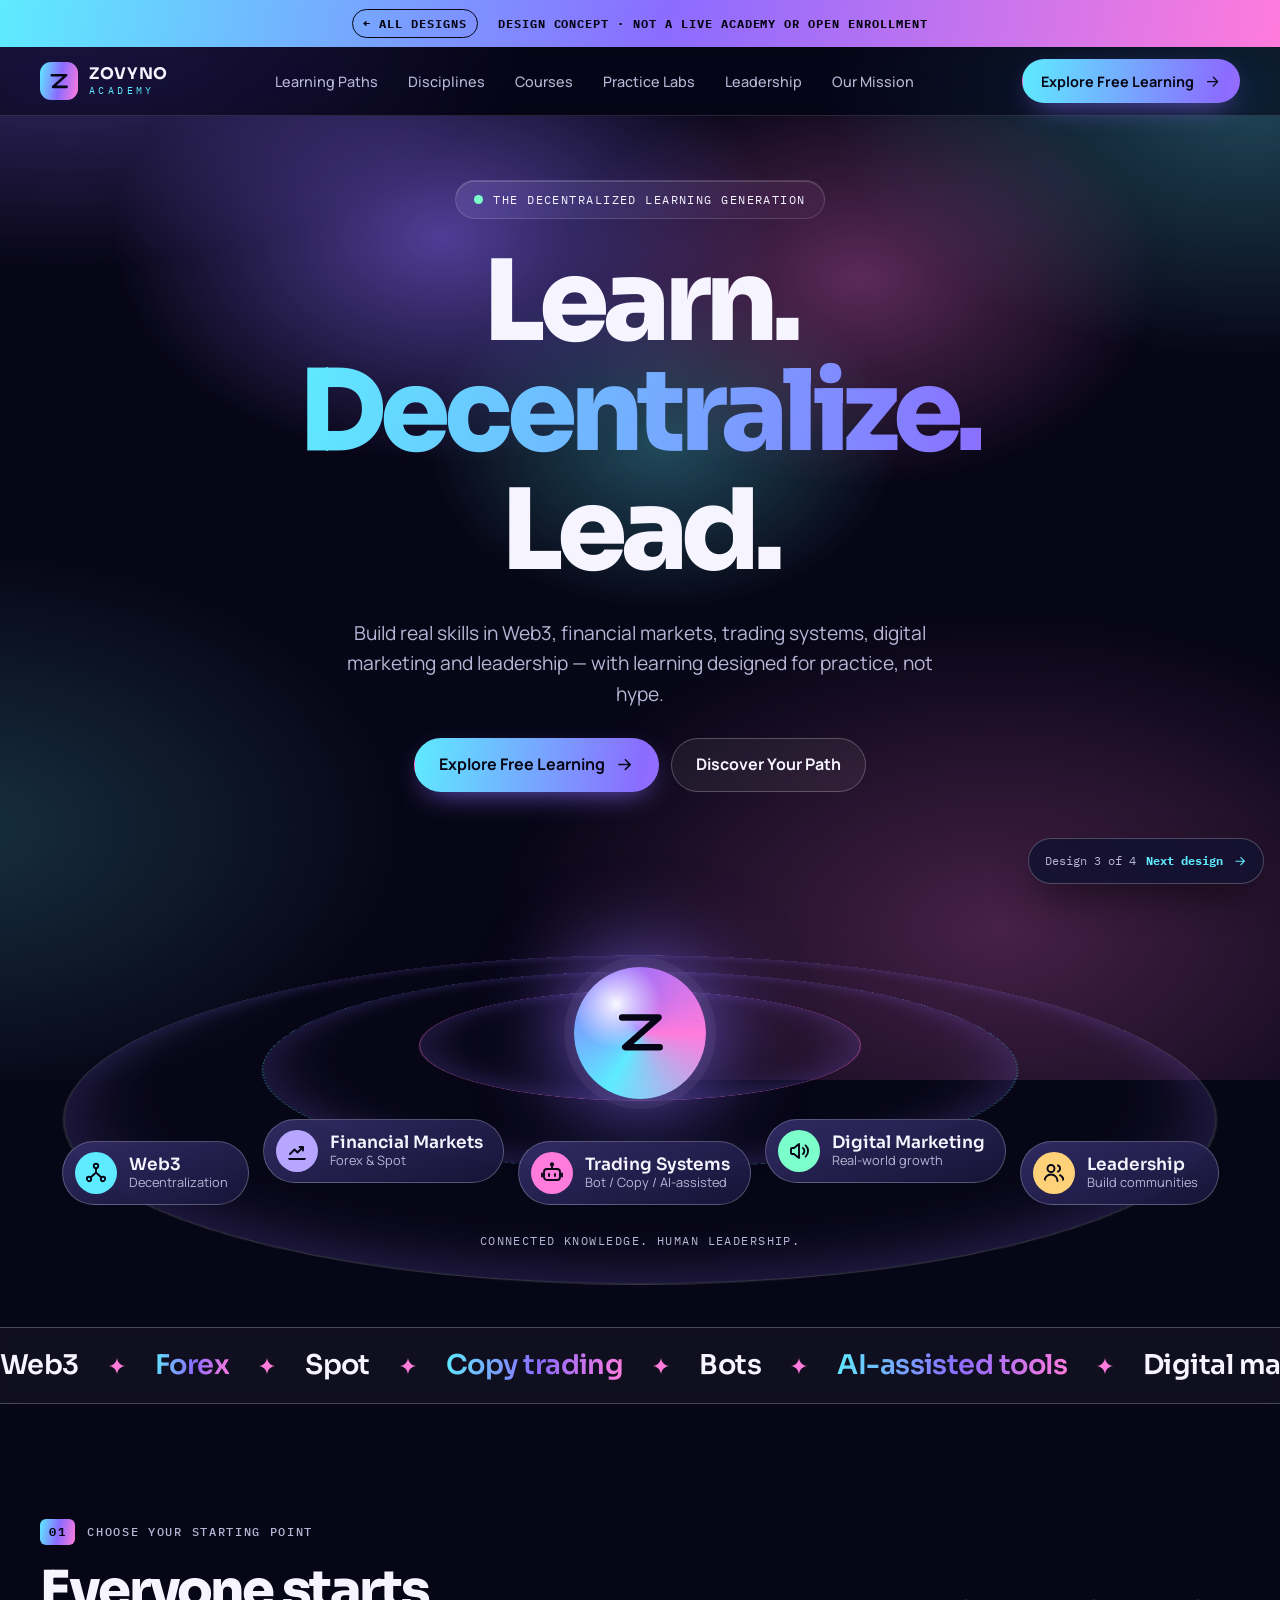
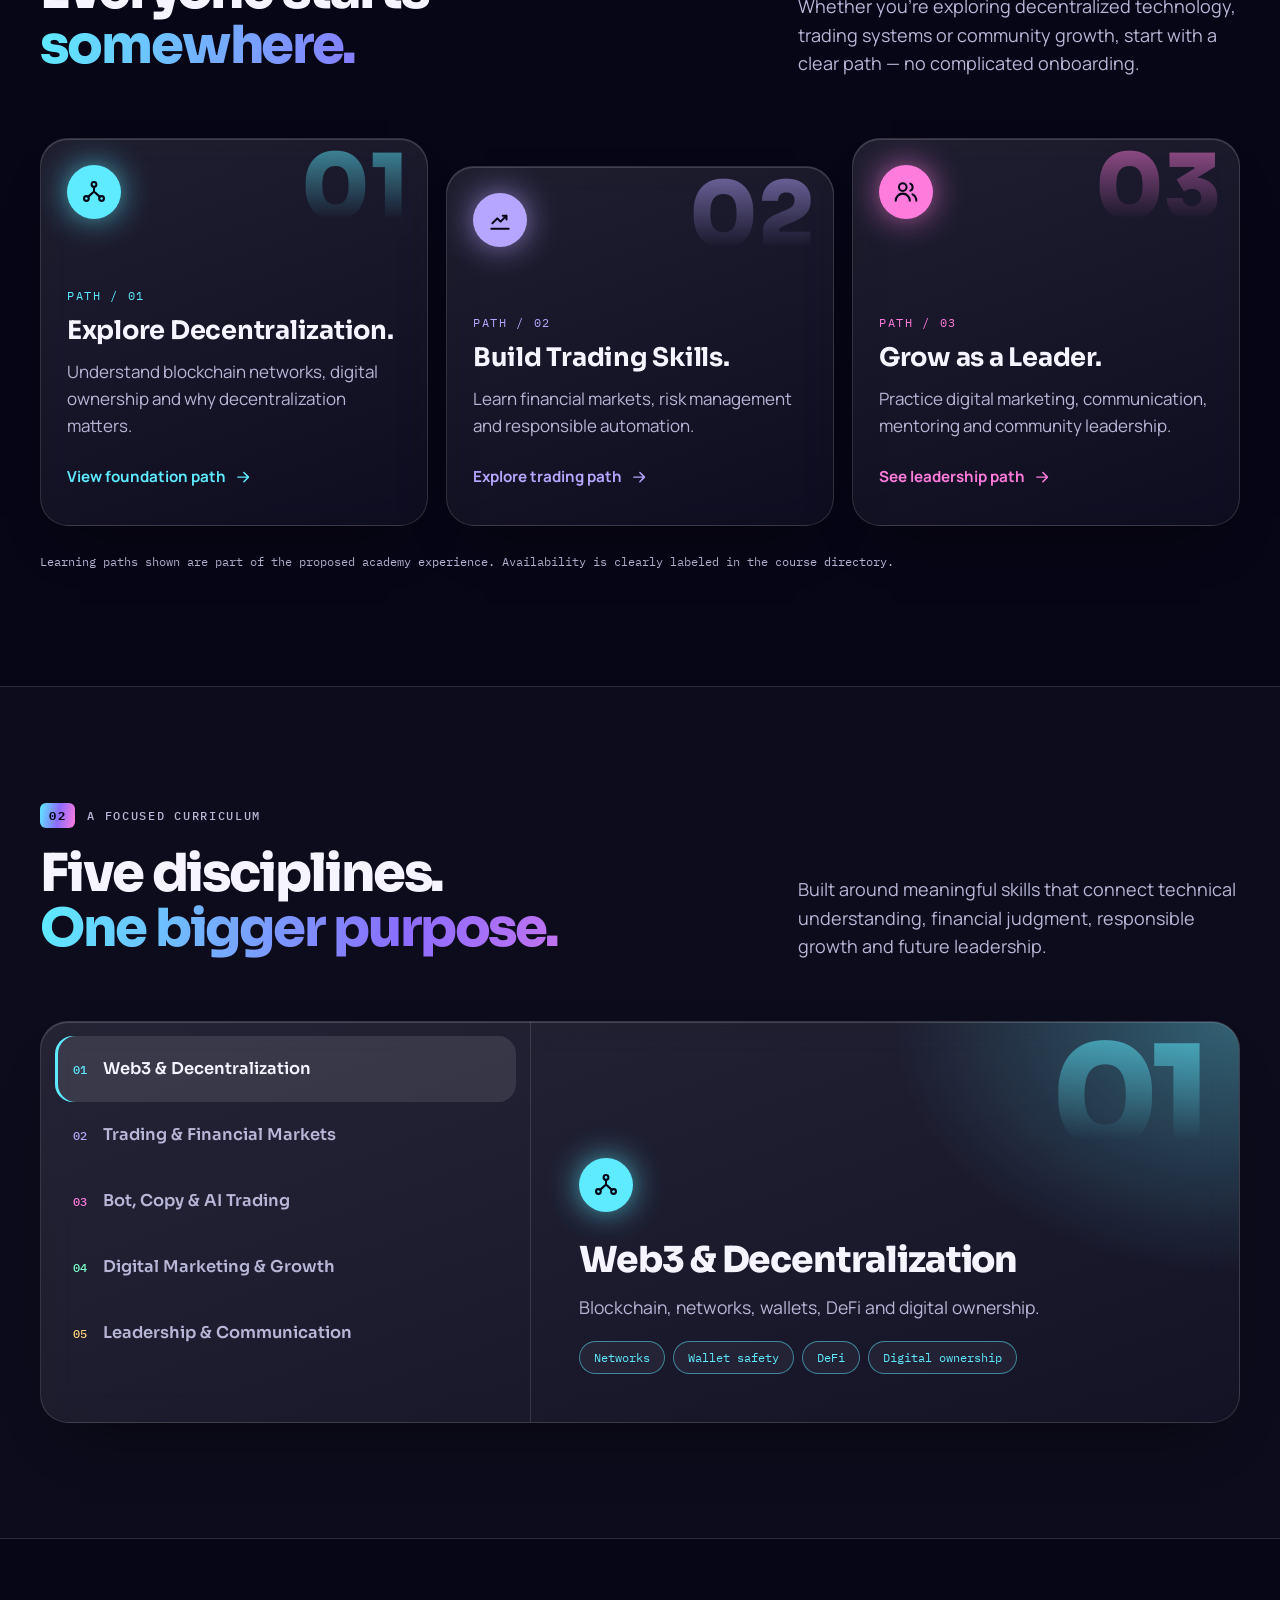
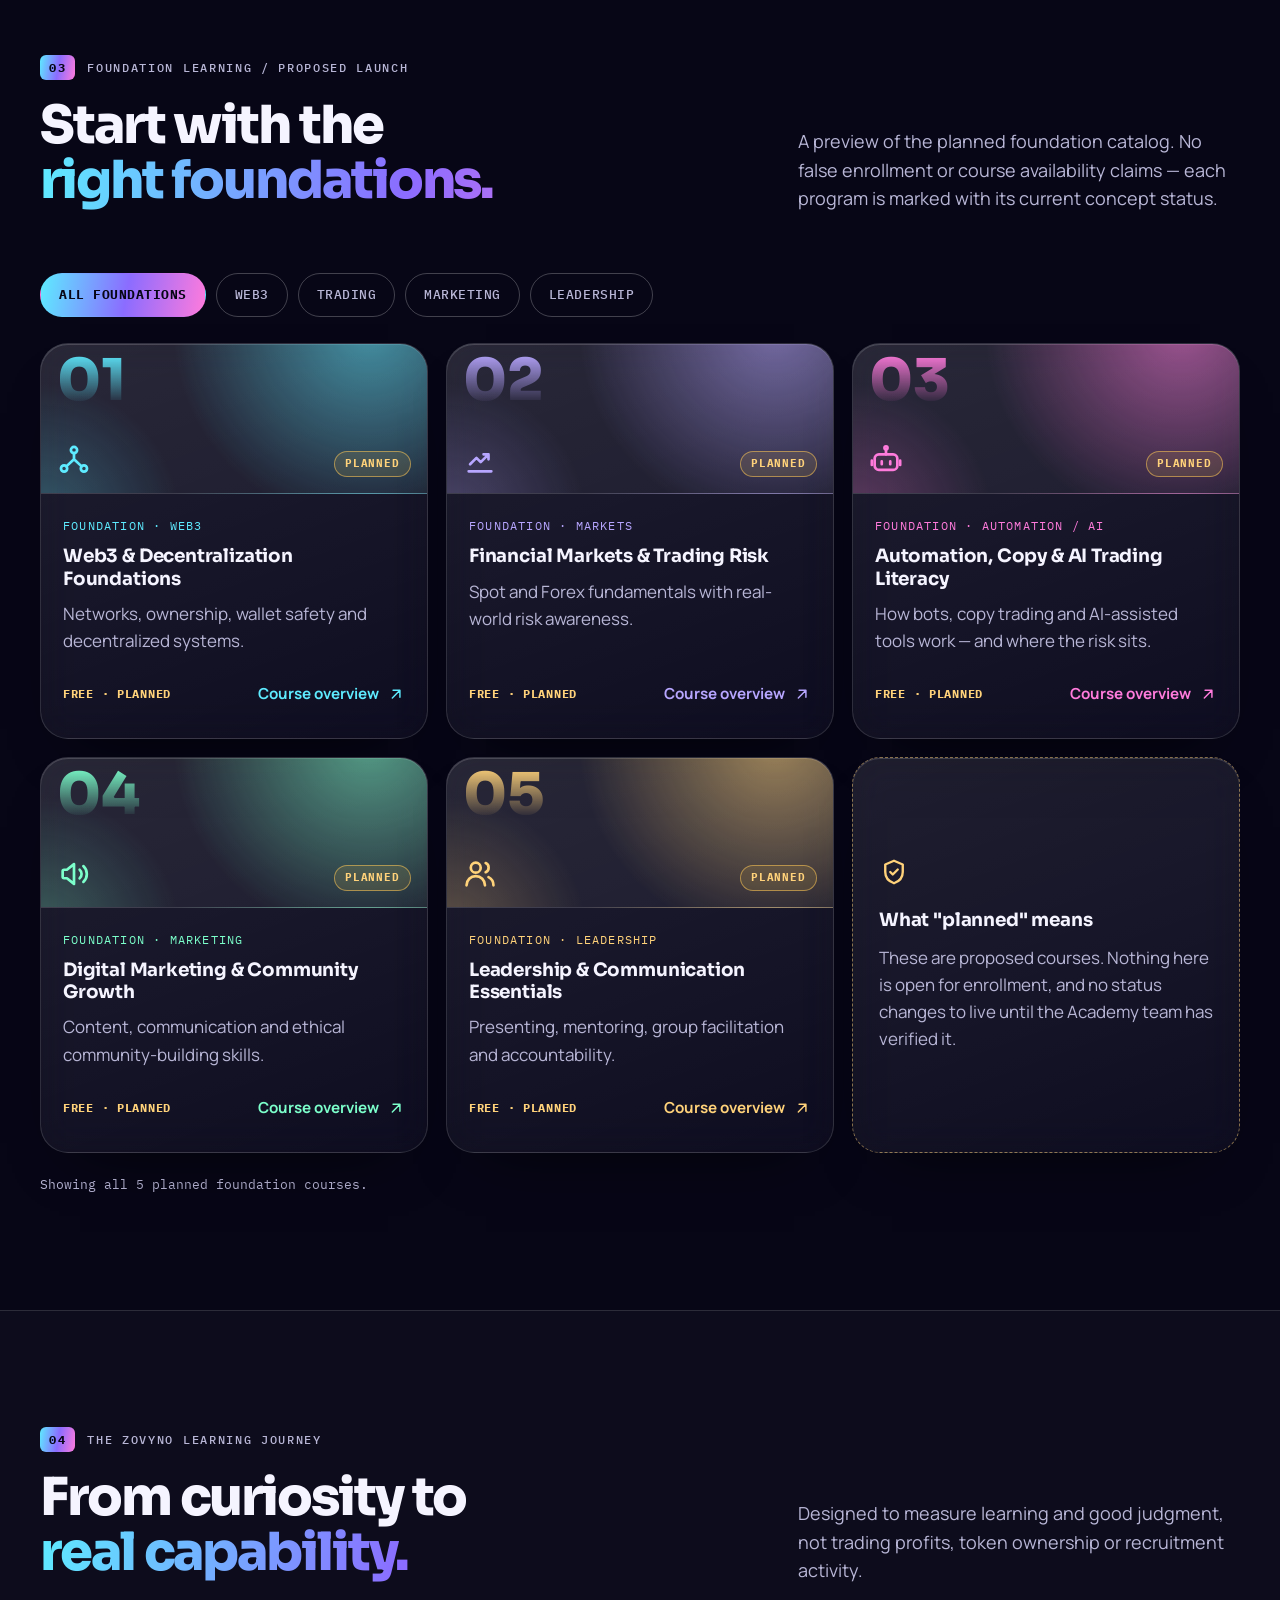
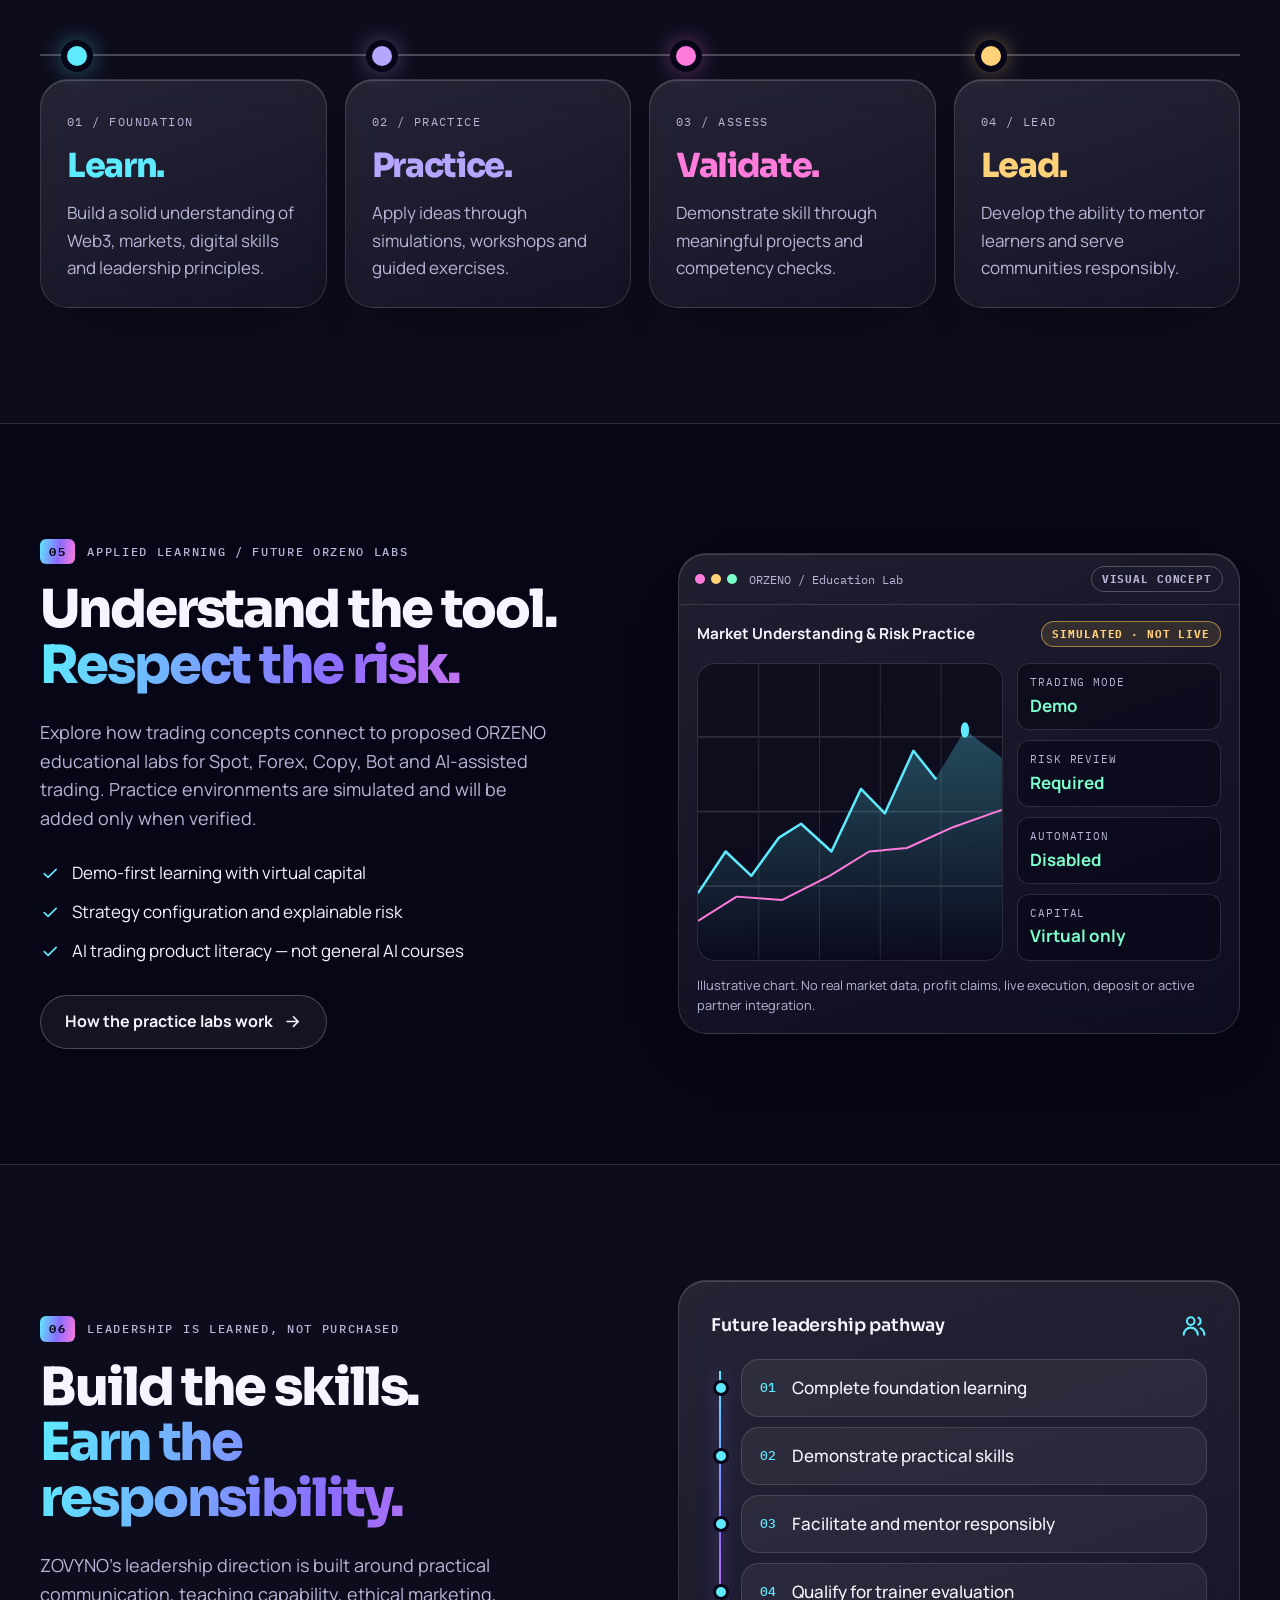
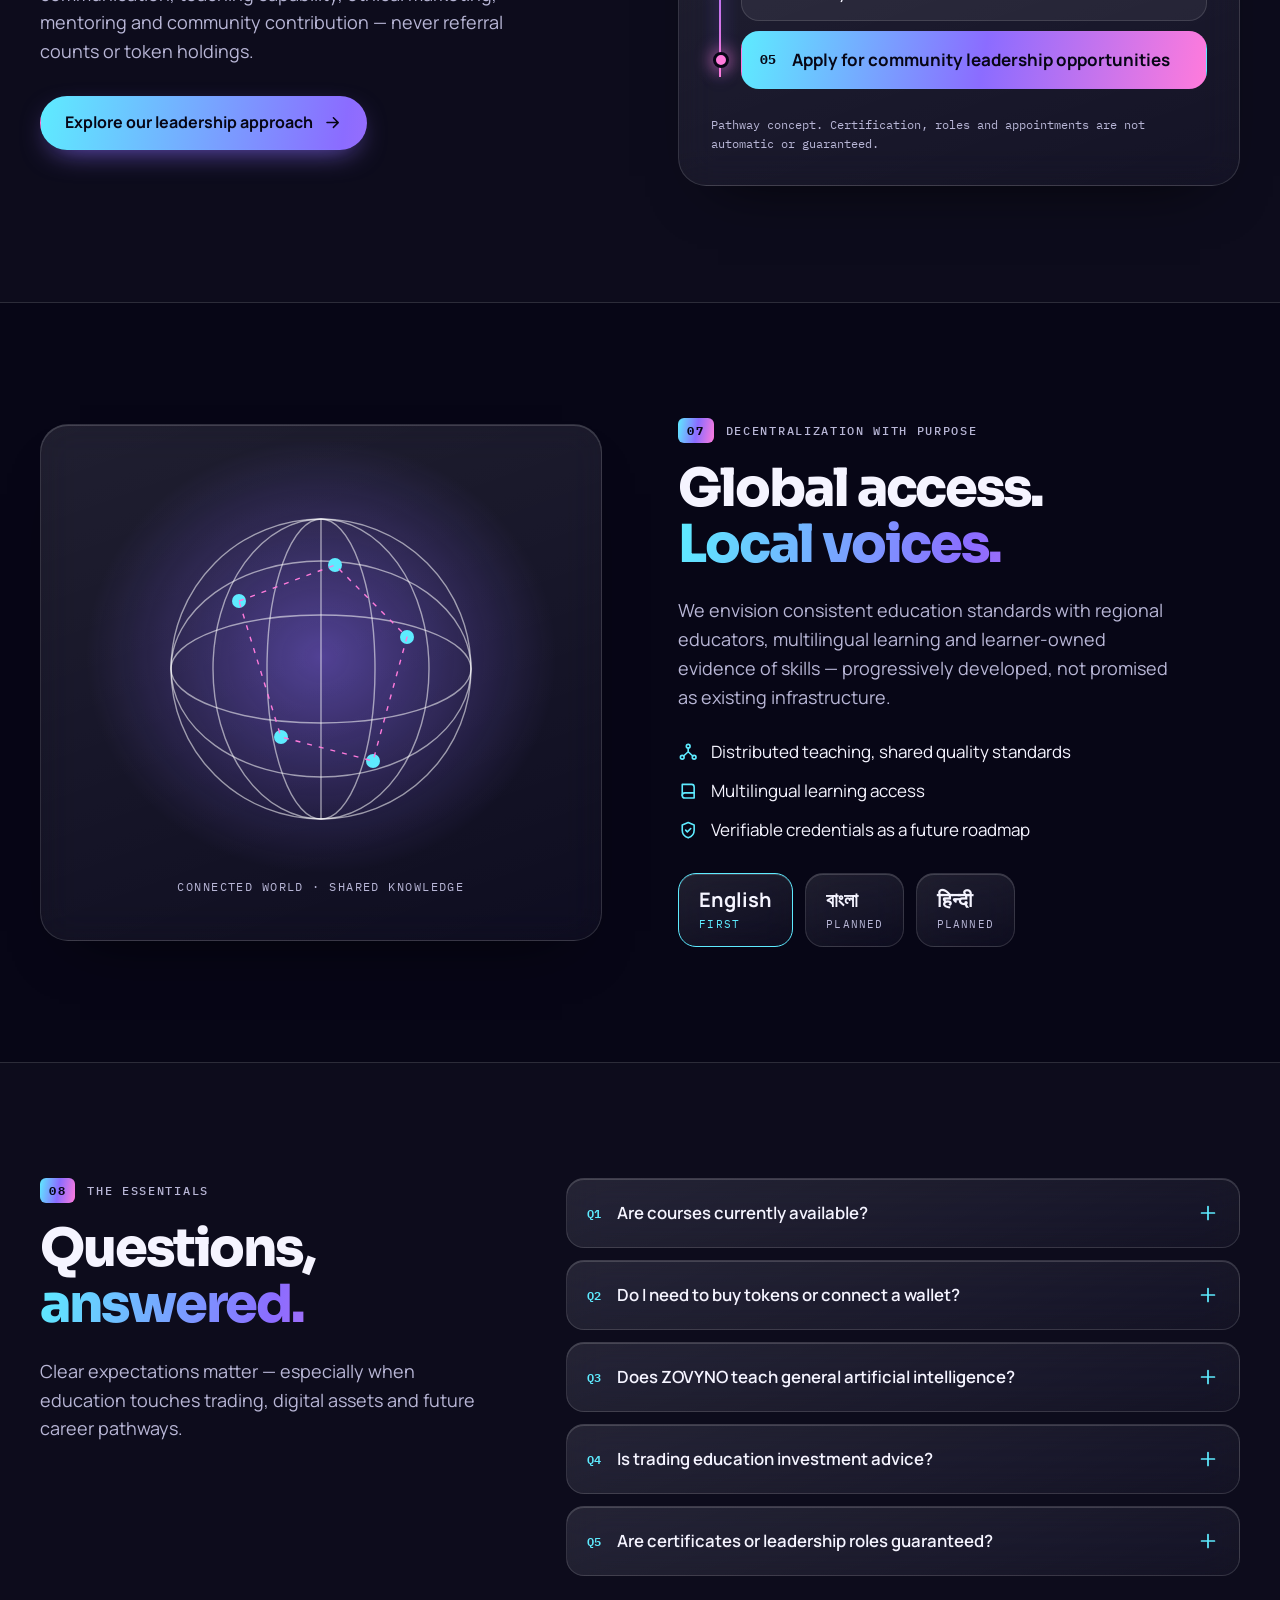
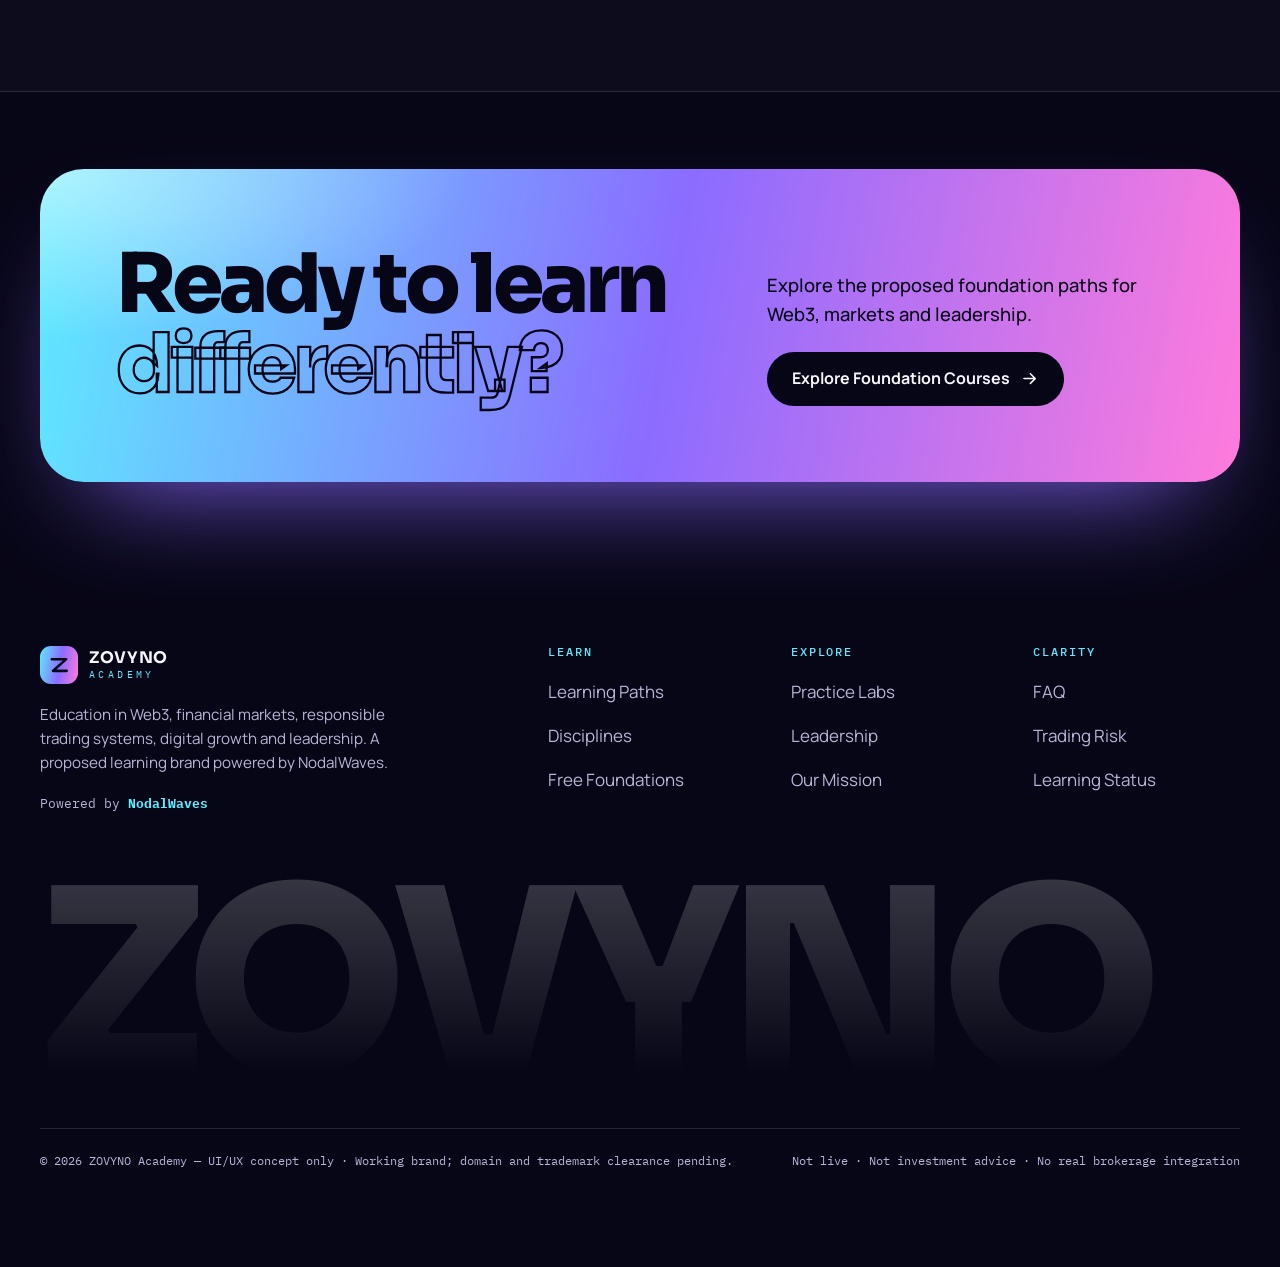
==== aurora/index.html @ 76692fde "Add two more design directions: Aurora and Quest - aurora/: glass panels over an aurora gradient fie" ====
<!doctype html>
<html lang="en">
  <head>
    <meta charset="utf-8" />
    <meta name="viewport" content="width=device-width, initial-scale=1" />
    <title>ZOVYNO Academy — Design 3: Aurora</title>
    <meta
      name="description"
      content="ZOVYNO Academy design concept: practical learning in Web3, financial markets, trading systems, digital marketing and leadership. Not a live academy or open enrollment."
    />
    <meta name="robots" content="noindex, nofollow" />
    <meta name="theme-color" content="#070616" />
    <link rel="icon" href="favicon.svg" type="image/svg+xml" />
    <link rel="preconnect" href="https://fonts.googleapis.com" />
    <link rel="preconnect" href="https://fonts.gstatic.com" crossorigin />
    <link
      href="https://fonts.googleapis.com/css2?family=IBM+Plex+Mono:wght@400;500;600&family=Manrope:wght@400;500;700;800&family=Sora:wght@600;800&display=swap"
      rel="stylesheet"
    />
    <link rel="stylesheet" href="styles.css" />
    <script>
      document.documentElement.classList.add('js');
    </script>
  </head>

  <body id="top">
    <svg class="sprite" aria-hidden="true" focusable="false">
      <symbol id="i-arrow" viewBox="0 0 24 24"><path d="M5 12h14M13 6l6 6-6 6" /></symbol>
      <symbol id="i-arrow-ur" viewBox="0 0 24 24"><path d="M7 17 17 7M8 7h9v9" /></symbol>
      <symbol id="i-shield" viewBox="0 0 24 24"><path d="M12 3l7 3v6c0 4.4-3 7.6-7 9-4-1.4-7-4.6-7-9V6l7-3z" /><path d="M9 12l2 2 4-4" /></symbol>
      <symbol id="i-network" viewBox="0 0 24 24"><circle cx="12" cy="5" r="2.2" /><circle cx="5" cy="18" r="2.2" /><circle cx="19" cy="18" r="2.2" /><path d="M12 7.2v4.3M12 11.5l-5.4 5M12 11.5l5.4 5" /></symbol>
      <symbol id="i-market" viewBox="0 0 24 24"><path d="M4 20h16M5 15l4.5-4.5 3 3L18 8M14.5 8H18v3.5" /></symbol>
      <symbol id="i-bot" viewBox="0 0 24 24"><rect x="4" y="8" width="16" height="11" rx="3" /><path d="M12 8V4.6M9 13v2M15 13v2M2 12.5v3M22 12.5v3" /><circle cx="12" cy="3.4" r="1.1" /></symbol>
      <symbol id="i-megaphone" viewBox="0 0 24 24"><path d="M4 10v4a1 1 0 0 0 1 1h2l5 4V5L7 9H5a1 1 0 0 0-1 1z" /><path d="M16 9a4 4 0 0 1 0 6M18.6 6.4a7.6 7.6 0 0 1 0 11.2" /></symbol>
      <symbol id="i-lead" viewBox="0 0 24 24"><circle cx="9" cy="7.5" r="3.5" /><path d="M2.5 20a6.5 6.5 0 0 1 13 0M16 4.3a3.5 3.5 0 0 1 0 6.4M18 14.2a6.5 6.5 0 0 1 3.5 5.8" /></symbol>
      <symbol id="i-check" viewBox="0 0 24 24"><path d="M5 12.5l4.5 4.5L19 7.5" /></symbol>
      <symbol id="i-close" viewBox="0 0 24 24"><path d="M6 6l12 12M18 6 6 18" /></symbol>
      <symbol id="i-plus" viewBox="0 0 24 24"><path d="M12 5v14M5 12h14" /></symbol>
      <symbol id="i-book" viewBox="0 0 24 24"><path d="M5 4h11a3 3 0 0 1 3 3v13H8a3 3 0 0 1-3-3V4z" /><path d="M5 17a3 3 0 0 1 3-3h11" /></symbol>
      <symbol id="i-menu" viewBox="0 0 24 24"><path d="M4 7h16M4 12h16M4 17h16" /></symbol>
      <symbol id="i-bolt" viewBox="0 0 24 24"><path d="M13 2 4 14h7l-1 8 9-12h-7l1-8z" /></symbol>
      <symbol id="i-star" viewBox="0 0 24 24"><path d="M12 2c.6 5.6 4.4 9.4 10 10-5.6.6-9.4 4.4-10 10-.6-5.6-4.4-9.4-10-10 5.6-.6 9.4-4.4 10-10z" /></symbol>
      <symbol id="i-mark" viewBox="0 0 32 32"><path d="M6.4 8.2h19.2L8 23.8h18.2" /></symbol>
    </svg>

    <a class="skip" href="#main">Skip to content</a>
    <div class="progress" aria-hidden="true"><i id="progress-bar"></i></div>

    <p class="strip" role="note">
      <a href="../">&larr; All designs</a>
      <span>Design concept <b aria-hidden="true">·</b> Not a live academy<span class="strip-extra"> or open enrollment</span></span>
    </p>

    <header class="header" id="header">
      <div class="shell header-in">
        <a class="logo" href="#top" aria-label="ZOVYNO Academy — back to top">
          <span class="logo-mark" aria-hidden="true"><svg viewBox="0 0 32 32"><use href="#i-mark" /></svg></span>
          <span class="logo-word"><strong>ZOVYNO</strong><small>ACADEMY</small></span>
        </a>

        <nav class="nav" aria-label="Primary">
          <a href="#paths">Learning Paths</a>
          <a href="#pillars">Disciplines</a>
          <a href="#courses">Courses</a>
          <a href="#labs">Practice Labs</a>
          <a href="#leadership">Leadership</a>
          <a href="#mission">Our Mission</a>
        </nav>

        <a class="btn btn--primary btn--sm header-cta" href="#courses">Explore Free Learning <svg class="i"><use href="#i-arrow" /></svg></a>

        <button class="menu-btn" id="menu-btn" type="button" aria-expanded="false" aria-controls="mobile-panel" aria-label="Open menu">
          <svg class="i i--open"><use href="#i-menu" /></svg>
          <svg class="i i--close"><use href="#i-close" /></svg>
        </button>
      </div>

      <div class="mobile-panel" id="mobile-panel" hidden>
        <nav aria-label="Mobile">
          <a href="#paths"><span>01</span>Learning Paths</a>
          <a href="#pillars"><span>02</span>Disciplines</a>
          <a href="#courses"><span>03</span>Courses</a>
          <a href="#labs"><span>04</span>Practice Labs</a>
          <a href="#leadership"><span>05</span>Leadership</a>
          <a href="#mission"><span>06</span>Our Mission</a>
        </nav>
        <a class="btn btn--primary" href="#courses">Explore Free Learning <svg class="i"><use href="#i-arrow" /></svg></a>
      </div>
    </header>

    <main id="main">
      <!-- 01 · Hero -->
      <section class="hero" aria-labelledby="hero-title">
        <div class="shell hero-in">
          <p class="kicker"><i class="pulse" aria-hidden="true"></i>The decentralized learning generation</p>

          <h1 id="hero-title"><span>Learn.</span> <span class="grad">Decentralize.</span> <span>Lead.</span></h1>

          <p class="hero-body" data-reveal>
            Build real skills in Web3, financial markets, trading systems, digital marketing and leadership — with
            learning designed for practice, not hype.
          </p>
          <div class="hero-actions" data-reveal>
            <a class="btn btn--primary" href="#courses">Explore Free Learning <svg class="i"><use href="#i-arrow" /></svg></a>
            <a class="btn btn--ghost" href="#paths">Discover Your Path</a>
          </div>
          <p class="hero-note" data-reveal><svg class="i"><use href="#i-shield" /></svg>Start with knowledge. No wallet, token purchase or trading deposit required.</p>

          <div class="orbit" data-reveal>
            <div class="orbit-rings" aria-hidden="true">
              <i></i><i></i><i></i>
              <span class="core"><svg viewBox="0 0 32 32"><use href="#i-mark" /></svg></span>
            </div>
            <ul class="orbit-nodes" aria-label="The five disciplines">
              <li><a href="#pillar-web3" style="--c: var(--a1); --i: 0"><svg class="i"><use href="#i-network" /></svg><span><b>Web3</b><small>Decentralization</small></span></a></li>
              <li><a href="#pillar-trading" style="--c: var(--a2); --i: 1"><svg class="i"><use href="#i-market" /></svg><span><b>Financial Markets</b><small>Forex &amp; Spot</small></span></a></li>
              <li><a href="#pillar-automation" style="--c: var(--a3); --i: 2"><svg class="i"><use href="#i-bot" /></svg><span><b>Trading Systems</b><small>Bot / Copy / AI-assisted</small></span></a></li>
              <li><a href="#pillar-marketing" style="--c: var(--a4); --i: 3"><svg class="i"><use href="#i-megaphone" /></svg><span><b>Digital Marketing</b><small>Real-world growth</small></span></a></li>
              <li><a href="#pillar-leadership" style="--c: var(--a5); --i: 4"><svg class="i"><use href="#i-lead" /></svg><span><b>Leadership</b><small>Build communities</small></span></a></li>
            </ul>
            <p class="orbit-caption">Connected knowledge. Human leadership.</p>
          </div>
        </div>

        <div class="ticker" aria-hidden="true">
          <div class="ticker-track">
            <span>Web3</span><svg class="i"><use href="#i-star" /></svg><span class="is-out">Forex</span><svg class="i"><use href="#i-star" /></svg><span>Spot</span><svg class="i"><use href="#i-star" /></svg><span class="is-out">Copy trading</span><svg class="i"><use href="#i-star" /></svg><span>Bots</span><svg class="i"><use href="#i-star" /></svg><span class="is-out">AI-assisted tools</span><svg class="i"><use href="#i-star" /></svg><span>Digital marketing</span><svg class="i"><use href="#i-star" /></svg><span class="is-out">Leadership</span><svg class="i"><use href="#i-star" /></svg><span>Risk first</span><svg class="i"><use href="#i-star" /></svg>
            <span>Web3</span><svg class="i"><use href="#i-star" /></svg><span class="is-out">Forex</span><svg class="i"><use href="#i-star" /></svg><span>Spot</span><svg class="i"><use href="#i-star" /></svg><span class="is-out">Copy trading</span><svg class="i"><use href="#i-star" /></svg><span>Bots</span><svg class="i"><use href="#i-star" /></svg><span class="is-out">AI-assisted tools</span><svg class="i"><use href="#i-star" /></svg><span>Digital marketing</span><svg class="i"><use href="#i-star" /></svg><span class="is-out">Leadership</span><svg class="i"><use href="#i-star" /></svg><span>Risk first</span><svg class="i"><use href="#i-star" /></svg>
          </div>
        </div>
      </section>

      <!-- 02 · Paths -->
      <section class="section" id="paths" aria-labelledby="paths-title">
        <div class="shell">
          <div class="head" data-reveal>
            <div>
              <p class="label"><span>01</span>Choose your starting point</p>
              <h2 id="paths-title">Everyone starts <span class="hl">somewhere.</span></h2>
            </div>
            <p class="lead">
              Whether you're exploring decentralized technology, trading systems or community growth, start with a clear
              path — no complicated onboarding.
            </p>
          </div>

          <div class="paths">
            <a class="path spot" style="--c: var(--a1)" href="#courses" data-path-filter="web3" data-reveal>
              <span class="path-num" aria-hidden="true">01</span>
              <span class="path-ico"><svg class="i"><use href="#i-network" /></svg></span>
              <span class="path-tag">Path / 01</span>
              <h3>Explore Decentralization.</h3>
              <p>Understand blockchain networks, digital ownership and why decentralization matters.</p>
              <span class="go">View foundation path <svg class="i"><use href="#i-arrow" /></svg></span>
            </a>
            <a class="path spot" style="--c: var(--a2)" href="#courses" data-path-filter="trading" data-reveal>
              <span class="path-num" aria-hidden="true">02</span>
              <span class="path-ico"><svg class="i"><use href="#i-market" /></svg></span>
              <span class="path-tag">Path / 02</span>
              <h3>Build Trading Skills.</h3>
              <p>Learn financial markets, risk management and responsible automation.</p>
              <span class="go">Explore trading path <svg class="i"><use href="#i-arrow" /></svg></span>
            </a>
            <a class="path spot" style="--c: var(--a3)" href="#courses" data-path-filter="leadership" data-reveal>
              <span class="path-num" aria-hidden="true">03</span>
              <span class="path-ico"><svg class="i"><use href="#i-lead" /></svg></span>
              <span class="path-tag">Path / 03</span>
              <h3>Grow as a Leader.</h3>
              <p>Practice digital marketing, communication, mentoring and community leadership.</p>
              <span class="go">See leadership path <svg class="i"><use href="#i-arrow" /></svg></span>
            </a>
          </div>

          <p class="fine">Learning paths shown are part of the proposed academy experience. Availability is clearly labeled in the course directory.</p>
        </div>
      </section>

      <!-- 03 · Pillars -->
      <section class="section section--panel" id="pillars" aria-labelledby="pillars-title">
        <div class="shell">
          <div class="head" data-reveal>
            <div>
              <p class="label"><span>02</span>A focused curriculum</p>
              <h2 id="pillars-title">Five disciplines. <span class="hl">One bigger purpose.</span></h2>
            </div>
            <p class="lead">
              Built around meaningful skills that connect technical understanding, financial judgment, responsible growth
              and future leadership.
            </p>
          </div>

          <div class="disc" data-reveal>
            <div class="disc-tabs" role="tablist" aria-label="The five disciplines">
              <button type="button" role="tab" id="tab-web3" aria-controls="pillar-web3" aria-selected="true" style="--c: var(--a1)"><span>01</span>Web3 &amp; Decentralization</button>
              <button type="button" role="tab" id="tab-trading" aria-controls="pillar-trading" aria-selected="false" style="--c: var(--a2)"><span>02</span>Trading &amp; Financial Markets</button>
              <button type="button" role="tab" id="tab-automation" aria-controls="pillar-automation" aria-selected="false" style="--c: var(--a3)"><span>03</span>Bot, Copy &amp; AI Trading</button>
              <button type="button" role="tab" id="tab-marketing" aria-controls="pillar-marketing" aria-selected="false" style="--c: var(--a4)"><span>04</span>Digital Marketing &amp; Growth</button>
              <button type="button" role="tab" id="tab-leadership" aria-controls="pillar-leadership" aria-selected="false" style="--c: var(--a5)"><span>05</span>Leadership &amp; Communication</button>
            </div>
            <div class="disc-panels">
              <article class="disc-panel" role="tabpanel" id="pillar-web3" aria-labelledby="tab-web3" style="--c: var(--a1)">
                <span class="disc-num" aria-hidden="true">01</span>
                <span class="cell-ico"><svg class="i"><use href="#i-network" /></svg></span>
                <h3>Web3 &amp; Decentralization</h3>
                <p>Blockchain, networks, wallets, DeFi and digital ownership.</p>
                <ul class="tags"><li>Networks</li><li>Wallet safety</li><li>DeFi</li><li>Digital ownership</li></ul>
              </article>
              <article class="disc-panel" role="tabpanel" id="pillar-trading" aria-labelledby="tab-trading" style="--c: var(--a2)">
                <span class="disc-num" aria-hidden="true">02</span>
                <span class="cell-ico"><svg class="i"><use href="#i-market" /></svg></span>
                <h3>Trading &amp; Financial Markets</h3>
                <p>Forex, Spot, market structure, risk and strategy basics.</p>
                <ul class="tags"><li>Forex</li><li>Spot</li><li>Market structure</li><li>Risk first</li></ul>
              </article>
              <article class="disc-panel" role="tabpanel" id="pillar-automation" aria-labelledby="tab-automation" style="--c: var(--a3)">
                <span class="disc-num" aria-hidden="true">03</span>
                <span class="cell-ico"><svg class="i"><use href="#i-bot" /></svg></span>
                <h3>Bot, Copy &amp; AI Trading</h3>
                <p>Learn to use, test and assess trading automation features — product literacy, not general AI.</p>
              </article>
              <article class="disc-panel" role="tabpanel" id="pillar-marketing" aria-labelledby="tab-marketing" style="--c: var(--a4)">
                <span class="disc-num" aria-hidden="true">04</span>
                <span class="cell-ico"><svg class="i"><use href="#i-megaphone" /></svg></span>
                <h3>Digital Marketing &amp; Growth</h3>
                <p>Campaigns, content, ethical promotion and community skills.</p>
              </article>
              <article class="disc-panel" role="tabpanel" id="pillar-leadership" aria-labelledby="tab-leadership" style="--c: var(--a5)">
                <span class="disc-num" aria-hidden="true">05</span>
                <span class="cell-ico"><svg class="i"><use href="#i-lead" /></svg></span>
                <h3>Leadership &amp; Communication</h3>
                <p>Mentoring, presenting, facilitating and building trust.</p>
              </article>
            </div>
          </div>
        </div>
      </section>

      <!-- 04 · Courses -->
      <section class="section" id="courses" aria-labelledby="courses-title">
        <div class="shell">
          <div class="head" data-reveal>
            <div>
              <p class="label"><span>03</span>Foundation learning / proposed launch</p>
              <h2 id="courses-title">Start with the <span class="hl">right foundations.</span></h2>
            </div>
            <p class="lead">
              A preview of the planned foundation catalog. No false enrollment or course availability claims — each
              program is marked with its current concept status.
            </p>
          </div>

          <div class="chips" role="group" aria-label="Filter foundation courses" data-reveal>
            <button class="chip" type="button" data-filter="all" aria-pressed="true">All foundations</button>
            <button class="chip" type="button" data-filter="web3" aria-pressed="false">Web3</button>
            <button class="chip" type="button" data-filter="trading" aria-pressed="false">Trading</button>
            <button class="chip" type="button" data-filter="marketing" aria-pressed="false">Marketing</button>
            <button class="chip" type="button" data-filter="leadership" aria-pressed="false">Leadership</button>
          </div>

          <div class="courses">
            <article class="course spot" data-category="web3" style="--c: var(--a1)">
              <div class="course-art"><span class="course-num" aria-hidden="true">01</span><svg class="i"><use href="#i-network" /></svg><span class="tag tag--amber">Planned</span></div>
              <div class="course-body">
                <p class="course-meta">Foundation · Web3</p>
                <h3>Web3 &amp; Decentralization Foundations</h3>
                <p>Networks, ownership, wallet safety and decentralized systems.</p>
                <div class="course-foot"><span class="free">Free · Planned</span><button class="go" type="button" data-dialog="dialog-web3" aria-haspopup="dialog">Course overview <svg class="i"><use href="#i-arrow-ur" /></svg></button></div>
              </div>
            </article>

            <article class="course spot" data-category="trading" style="--c: var(--a2)">
              <div class="course-art"><span class="course-num" aria-hidden="true">02</span><svg class="i"><use href="#i-market" /></svg><span class="tag tag--amber">Planned</span></div>
              <div class="course-body">
                <p class="course-meta">Foundation · Markets</p>
                <h3>Financial Markets &amp; Trading Risk</h3>
                <p>Spot and Forex fundamentals with real-world risk awareness.</p>
                <div class="course-foot"><span class="free">Free · Planned</span><button class="go" type="button" data-dialog="dialog-trading" aria-haspopup="dialog">Course overview <svg class="i"><use href="#i-arrow-ur" /></svg></button></div>
              </div>
            </article>

            <article class="course spot" data-category="trading" style="--c: var(--a3)">
              <div class="course-art"><span class="course-num" aria-hidden="true">03</span><svg class="i"><use href="#i-bot" /></svg><span class="tag tag--amber">Planned</span></div>
              <div class="course-body">
                <p class="course-meta">Foundation · Automation / AI</p>
                <h3>Automation, Copy &amp; AI Trading Literacy</h3>
                <p>How bots, copy trading and AI-assisted tools work — and where the risk sits.</p>
                <div class="course-foot"><span class="free">Free · Planned</span><button class="go" type="button" data-dialog="dialog-automation" aria-haspopup="dialog">Course overview <svg class="i"><use href="#i-arrow-ur" /></svg></button></div>
              </div>
            </article>

            <article class="course spot" data-category="marketing" style="--c: var(--a4)">
              <div class="course-art"><span class="course-num" aria-hidden="true">04</span><svg class="i"><use href="#i-megaphone" /></svg><span class="tag tag--amber">Planned</span></div>
              <div class="course-body">
                <p class="course-meta">Foundation · Marketing</p>
                <h3>Digital Marketing &amp; Community Growth</h3>
                <p>Content, communication and ethical community-building skills.</p>
                <div class="course-foot"><span class="free">Free · Planned</span><button class="go" type="button" data-dialog="dialog-marketing" aria-haspopup="dialog">Course overview <svg class="i"><use href="#i-arrow-ur" /></svg></button></div>
              </div>
            </article>

            <article class="course spot" data-category="leadership" style="--c: var(--a5)">
              <div class="course-art"><span class="course-num" aria-hidden="true">05</span><svg class="i"><use href="#i-lead" /></svg><span class="tag tag--amber">Planned</span></div>
              <div class="course-body">
                <p class="course-meta">Foundation · Leadership</p>
                <h3>Leadership &amp; Communication Essentials</h3>
                <p>Presenting, mentoring, group facilitation and accountability.</p>
                <div class="course-foot"><span class="free">Free · Planned</span><button class="go" type="button" data-dialog="dialog-leadership" aria-haspopup="dialog">Course overview <svg class="i"><use href="#i-arrow-ur" /></svg></button></div>
              </div>
            </article>

            <aside class="course course--note" data-category="all">
              <svg class="i"><use href="#i-shield" /></svg>
              <h3>What "planned" means</h3>
              <p>These are proposed courses. Nothing here is open for enrollment, and no status changes to live until the Academy team has verified it.</p>
            </aside>
          </div>

          <p class="count" id="course-count" role="status" aria-live="polite">Showing all 5 planned foundation courses.</p>
        </div>

        <dialog class="dialog" id="dialog-web3" aria-labelledby="dt-web3">
          <button class="dialog-x" type="button" data-close aria-label="Close course preview"><svg class="i"><use href="#i-close" /></svg></button>
          <p class="label"><span>01</span>Foundation course preview</p>
          <h2 id="dt-web3">Web3 &amp; Decentralization Foundations</h2>
          <p>A beginner-friendly foundation in digital ownership, decentralization and network trust — built to explain how the technology works before anyone is asked to participate in it.</p>
          <h3>Proposed modules</h3>
          <ol class="modules"><li>How blockchains and networks differ</li><li>Wallet safety and self-custody basics</li><li>DeFi, DEX and decentralization tradeoffs</li><li>Scenario-based risk and safety assessment</li></ol>
          <div class="dialog-foot"><span class="free">Free · Planned, not open</span><button class="btn btn--primary btn--sm" type="button" data-close>Back to catalog</button></div>
        </dialog>

        <dialog class="dialog" id="dialog-trading" aria-labelledby="dt-trading">
          <button class="dialog-x" type="button" data-close aria-label="Close course preview"><svg class="i"><use href="#i-close" /></svg></button>
          <p class="label"><span>02</span>Foundation course preview</p>
          <h2 id="dt-trading">Financial Markets &amp; Trading Risk</h2>
          <p>Market literacy and risk-first thinking before any strategy, automation or live trading. Designed to make losses and limitations visible, not to promise returns.</p>
          <h3>Proposed modules</h3>
          <ol class="modules"><li>Spot vs. Forex market basics</li><li>Order types and slippage explained</li><li>Position sizing and risk boundaries</li><li>Practice-only market scenarios</li></ol>
          <div class="dialog-foot"><span class="free">Free · Planned, not open</span><button class="btn btn--primary btn--sm" type="button" data-close>Back to catalog</button></div>
        </dialog>

        <dialog class="dialog" id="dialog-automation" aria-labelledby="dt-automation">
          <button class="dialog-x" type="button" data-close aria-label="Close course preview"><svg class="i"><use href="#i-close" /></svg></button>
          <p class="label"><span>03</span>Foundation course preview</p>
          <h2 id="dt-automation">Automation, Copy &amp; AI Trading Literacy</h2>
          <p>Product literacy for automated and AI-assisted trading features: what the tools actually do, how to test them, and why automation does not remove market risk. This is not a general AI course.</p>
          <h3>Proposed modules</h3>
          <ol class="modules"><li>What bots, copy trading and AI-assisted tools can and cannot do</li><li>Testing a strategy in a simulated environment</li><li>Explaining automation limits and failure modes</li><li>Risk review and responsible-use checklist</li></ol>
          <div class="dialog-foot"><span class="free">Free · Planned, not open</span><button class="btn btn--primary btn--sm" type="button" data-close>Back to catalog</button></div>
        </dialog>

        <dialog class="dialog" id="dialog-marketing" aria-labelledby="dt-marketing">
          <button class="dialog-x" type="button" data-close aria-label="Close course preview"><svg class="i"><use href="#i-close" /></svg></button>
          <p class="label"><span>04</span>Foundation course preview</p>
          <h2 id="dt-marketing">Digital Marketing &amp; Community Growth</h2>
          <p>Skills for responsible digital communication and sustainable community building, including how to spot hype-driven promotion and avoid it.</p>
          <h3>Proposed modules</h3>
          <ol class="modules"><li>Audience research and ethical positioning</li><li>Content planning and campaign essentials</li><li>Community communication workflows</li><li>Marketing project with reflection</li></ol>
          <div class="dialog-foot"><span class="free">Free · Planned, not open</span><button class="btn btn--primary btn--sm" type="button" data-close>Back to catalog</button></div>
        </dialog>

        <dialog class="dialog" id="dialog-leadership" aria-labelledby="dt-leadership">
          <button class="dialog-x" type="button" data-close aria-label="Close course preview"><svg class="i"><use href="#i-close" /></svg></button>
          <p class="label"><span>05</span>Foundation course preview</p>
          <h2 id="dt-leadership">Leadership &amp; Communication Essentials</h2>
          <p>Build facilitation, speaking and mentoring capabilities with demonstrated practice — leadership as a learned responsibility rather than a purchased rank.</p>
          <h3>Proposed modules</h3>
          <ol class="modules"><li>Presenting concepts with clarity</li><li>Listening and mentoring fundamentals</li><li>Leading a responsible learning session</li><li>Ethical conduct and reflective assessment</li></ol>
          <div class="dialog-foot"><span class="free">Free · Planned, not open</span><button class="btn btn--primary btn--sm" type="button" data-close>Back to catalog</button></div>
        </dialog>
      </section>

      <!-- 05 · Journey -->
      <section class="section section--panel journey" id="journey" aria-labelledby="journey-title">
        <div class="shell">
          <div class="head" data-reveal>
            <div>
              <p class="label"><span>04</span>The ZOVYNO learning journey</p>
              <h2 id="journey-title">From curiosity to <span class="hl">real capability.</span></h2>
            </div>
            <p class="lead">Designed to measure learning and good judgment, not trading profits, token ownership or recruitment activity.</p>
          </div>

          <ol class="steps" id="steps">
            <li class="step" style="--c: var(--a1)" data-reveal><span class="step-dot" aria-hidden="true"></span><span class="step-tag">01 / Foundation</span><h3>Learn.</h3><p>Build a solid understanding of Web3, markets, digital skills and leadership principles.</p></li>
            <li class="step" style="--c: var(--a2)" data-reveal><span class="step-dot" aria-hidden="true"></span><span class="step-tag">02 / Practice</span><h3>Practice.</h3><p>Apply ideas through simulations, workshops and guided exercises.</p></li>
            <li class="step" style="--c: var(--a3)" data-reveal><span class="step-dot" aria-hidden="true"></span><span class="step-tag">03 / Assess</span><h3>Validate.</h3><p>Demonstrate skill through meaningful projects and competency checks.</p></li>
            <li class="step" style="--c: var(--a5)" data-reveal><span class="step-dot" aria-hidden="true"></span><span class="step-tag">04 / Lead</span><h3>Lead.</h3><p>Develop the ability to mentor learners and serve communities responsibly.</p></li>
          </ol>
        </div>
      </section>

      <!-- 06 · Labs -->
      <section class="section" id="labs" aria-labelledby="labs-title">
        <div class="shell split">
          <div class="split-copy" data-reveal>
            <p class="label"><span>05</span>Applied learning / future ORZENO labs</p>
            <h2 id="labs-title">Understand the tool. <span class="hl">Respect the risk.</span></h2>
            <p class="lead">
              Explore how trading concepts connect to proposed ORZENO educational labs for Spot, Forex, Copy, Bot and
              AI-assisted trading. Practice environments are simulated and will be added only when verified.
            </p>
            <ul class="ticks">
              <li><svg class="i"><use href="#i-check" /></svg>Demo-first learning with virtual capital</li>
              <li><svg class="i"><use href="#i-check" /></svg>Strategy configuration and explainable risk</li>
              <li><svg class="i"><use href="#i-check" /></svg>AI trading product literacy — not general AI courses</li>
            </ul>
            <a class="btn btn--ghost" href="#faq">How the practice labs work <svg class="i"><use href="#i-arrow" /></svg></a>
          </div>

          <figure class="lab" data-reveal>
            <div class="console-bar">
              <span class="dots" aria-hidden="true"><i></i><i></i><i></i></span>
              <span class="console-path">ORZENO / Education Lab</span>
              <span class="tag">Visual concept</span>
            </div>
            <div class="lab-top"><strong>Market Understanding &amp; Risk Practice</strong><span class="tag tag--amber">Simulated · Not live</span></div>
            <div class="lab-main">
              <svg class="lab-chart" viewBox="0 0 330 170" preserveAspectRatio="none" aria-hidden="true" focusable="false">
                <defs><linearGradient id="lab-fill" x1="0" y1="0" x2="0" y2="1"><stop offset="0" stop-color="#5eebff" stop-opacity=".28" /><stop offset="1" stop-color="#5eebff" stop-opacity="0" /></linearGradient></defs>
                <path class="lab-grid" d="M0 42h330M0 85h330M0 128h330M66 0v170M132 0v170M198 0v170M264 0v170" />
                <path class="lab-area" d="M0 132 30 108 58 122 88 100 112 92 145 108 177 72 203 86 234 50 258 66 290 38 330 54V170H0Z" />
                <path class="lab-line" pathLength="1" d="M0 132 30 108 58 122 88 100 112 92 145 108 177 72 203 86 234 50 258 66 290 38 330 54" />
                <path class="lab-line lab-line--b" pathLength="1" d="M0 148 42 134 91 136 143 122 186 108 227 106 277 94 330 84" />
                <circle class="lab-pin" cx="290" cy="38" r="4.5" />
              </svg>
              <dl class="lab-risk">
                <div><dt>Trading mode</dt><dd>Demo</dd></div>
                <div><dt>Risk review</dt><dd>Required</dd></div>
                <div><dt>Automation</dt><dd>Disabled</dd></div>
                <div><dt>Capital</dt><dd>Virtual only</dd></div>
              </dl>
            </div>
            <figcaption>Illustrative chart. No real market data, profit claims, live execution, deposit or active partner integration.</figcaption>
          </figure>
        </div>
      </section>

      <!-- 07 · Leadership -->
      <section class="section section--panel" id="leadership" aria-labelledby="leadership-title">
        <div class="shell split">
          <div class="split-copy" data-reveal>
            <p class="label"><span>06</span>Leadership is learned, not purchased</p>
            <h2 id="leadership-title">Build the skills. <span class="hl">Earn the responsibility.</span></h2>
            <p class="lead">
              ZOVYNO's leadership direction is built around practical communication, teaching capability, ethical
              marketing, mentoring and community contribution — never referral counts or token holdings.
            </p>
            <a class="btn btn--primary" href="#faq">Explore our leadership approach <svg class="i"><use href="#i-arrow" /></svg></a>
          </div>

          <div class="ladder" data-reveal>
            <div class="ladder-head"><h3>Future leadership pathway</h3><svg class="i"><use href="#i-lead" /></svg></div>
            <ol>
              <li><span>01</span>Complete foundation learning</li>
              <li><span>02</span>Demonstrate practical skills</li>
              <li><span>03</span>Facilitate and mentor responsibly</li>
              <li><span>04</span>Qualify for trainer evaluation</li>
              <li class="is-goal"><span>05</span>Apply for community leadership opportunities</li>
            </ol>
            <p class="fine">Pathway concept. Certification, roles and appointments are not automatic or guaranteed.</p>
          </div>
        </div>
      </section>

      <!-- 08 · Mission -->
      <section class="section" id="mission" aria-labelledby="mission-title">
        <div class="shell split split--rev">
          <div class="split-copy" data-reveal>
            <p class="label"><span>07</span>Decentralization with purpose</p>
            <h2 id="mission-title">Global access. <span class="hl">Local voices.</span></h2>
            <p class="lead">
              We envision consistent education standards with regional educators, multilingual learning and learner-owned
              evidence of skills — progressively developed, not promised as existing infrastructure.
            </p>
            <ul class="ticks">
              <li><svg class="i"><use href="#i-network" /></svg>Distributed teaching, shared quality standards</li>
              <li><svg class="i"><use href="#i-book" /></svg>Multilingual learning access</li>
              <li><svg class="i"><use href="#i-shield" /></svg>Verifiable credentials as a future roadmap</li>
            </ul>
            <ul class="langs" aria-label="Planned languages">
              <li><b>English</b><small>First</small></li>
              <li><b lang="bn">বাংলা</b><small>Planned</small></li>
              <li><b lang="hi">हिन्दी</b><small>Planned</small></li>
            </ul>
          </div>

          <div class="globe-card" role="img" aria-label="Abstract wireframe globe representing distributed learning across regions." data-reveal>
            <svg class="globe" viewBox="0 0 400 400" aria-hidden="true">
              <circle cx="200" cy="200" r="150" />
              <ellipse cx="200" cy="200" rx="150" ry="54" />
              <ellipse cx="200" cy="200" rx="150" ry="108" />
              <ellipse class="spin" cx="200" cy="200" rx="54" ry="150" />
              <ellipse class="spin spin--b" cx="200" cy="200" rx="108" ry="150" />
              <path d="M200 50v300" />
              <g class="globe-dots"><circle cx="118" cy="132" r="7" /><circle cx="286" cy="168" r="7" /><circle cx="160" cy="268" r="7" /><circle cx="252" cy="292" r="7" /><circle cx="214" cy="96" r="7" /></g>
              <path class="globe-links" d="M118 132 214 96l72 72-34 124-92-24z" />
            </svg>
            <p>Connected world · Shared knowledge</p>
          </div>
        </div>
      </section>

      <!-- 09 · FAQ -->
      <section class="section section--panel" id="faq" aria-labelledby="faq-title">
        <div class="shell faq">
          <div class="faq-copy" data-reveal>
            <p class="label"><span>08</span>The essentials</p>
            <h2 id="faq-title">Questions, <span class="hl">answered.</span></h2>
            <p class="lead">Clear expectations matter — especially when education touches trading, digital assets and future career pathways.</p>
          </div>

          <div class="faq-list" data-reveal>
            <details name="faq">
              <summary><span>Q1</span>Are courses currently available?<svg class="i"><use href="#i-plus" /></svg></summary>
              <p>This is a design concept. The foundation courses and platform journeys displayed here are proposed; they should not be shown as open for enrollment until the Academy team has verified availability.</p>
            </details>
            <details name="faq">
              <summary><span>Q2</span>Do I need to buy tokens or connect a wallet?<svg class="i"><use href="#i-plus" /></svg></summary>
              <p>No. Token purchase, exchange deposit, wallet connection, node purchase or recruitment activity is not a prerequisite for exploring course information — or for beginning free foundation learning when it launches.</p>
            </details>
            <details name="faq">
              <summary><span>Q3</span>Does ZOVYNO teach general artificial intelligence?<svg class="i"><use href="#i-plus" /></svg></summary>
              <p>No. The curriculum does not include a generic AI school or AI programming. Only the safe use, evaluation and limitations of ORZENO AI-assisted trading product features may be covered within trading education.</p>
            </details>
            <details name="faq">
              <summary><span>Q4</span>Is trading education investment advice?<svg class="i"><use href="#i-plus" /></svg></summary>
              <p>No. Training is educational and risk-aware. Simulations are clearly labeled, no investment returns are promised, and actual trading may involve significant losses.</p>
            </details>
            <details name="faq">
              <summary><span>Q5</span>Are certificates or leadership roles guaranteed?<svg class="i"><use href="#i-plus" /></svg></summary>
              <p>No. Any future certificate must follow defined assessments and verification rules. Trainer status or leadership appointment would require separate evaluation and is never guaranteed by payment, referral activity or course completion alone.</p>
            </details>
          </div>
        </div>
      </section>

      <!-- 10 · Final CTA -->
      <section class="cta" aria-labelledby="cta-title">
        <div class="shell cta-in">
          <h2 id="cta-title">Ready to learn <span>differently?</span></h2>
          <div class="cta-side">
            <p>Explore the proposed foundation paths for Web3, markets and leadership.</p>
            <a class="btn btn--light" href="#courses">Explore Foundation Courses <svg class="i"><use href="#i-arrow" /></svg></a>
          </div>
        </div>
      </section>
    </main>

    <footer class="footer">
      <div class="shell">
        <div class="footer-grid">
          <div class="footer-brand">
            <a class="logo" href="#top" aria-label="ZOVYNO Academy — back to top">
              <span class="logo-mark" aria-hidden="true"><svg viewBox="0 0 32 32"><use href="#i-mark" /></svg></span>
              <span class="logo-word"><strong>ZOVYNO</strong><small>ACADEMY</small></span>
            </a>
            <p>Education in Web3, financial markets, responsible trading systems, digital growth and leadership. A proposed learning brand powered by NodalWaves.</p>
            <p class="powered">Powered by <b>NodalWaves</b></p>
          </div>
          <nav class="footer-col" aria-label="Learn"><h2>Learn</h2><a href="#paths">Learning Paths</a><a href="#pillars">Disciplines</a><a href="#courses">Free Foundations</a></nav>
          <nav class="footer-col" aria-label="Explore"><h2>Explore</h2><a href="#labs">Practice Labs</a><a href="#leadership">Leadership</a><a href="#mission">Our Mission</a></nav>
          <nav class="footer-col" aria-label="Clarity"><h2>Clarity</h2><a href="#faq">FAQ</a><a href="#faq">Trading Risk</a><a href="#faq">Learning Status</a></nav>
        </div>
        <p class="footer-word" aria-hidden="true">ZOVYNO</p>
        <div class="footer-bottom">
          <span>© 2026 ZOVYNO Academy — UI/UX concept only · Working brand; domain and trademark clearance pending.</span>
          <span>Not live · Not investment advice · No real brokerage integration</span>
        </div>
      </div>
    </footer>

    <a class="switch" href="../quest/">Design 3 of 4 <b>Next design</b><svg class="i"><use href="#i-arrow" /></svg></a>

    <script src="site.js" defer></script>
  </body>
</html>
---- aurora/styles.css ----
/* ZOVYNO Academy — Design 3 "Aurora": glass surfaces over an aurora gradient field.
   Tokens: primitive -> semantic -> component. Components use semantic/component tokens only. */

:root {
  /* primitive */
  --p-black: #070616;
  --p-coal: #0b0a20;
  --p-panel: #131132;
  --p-white: #f5f4ff;
  --p-fog: #b8b6d6;
  --p-cyan: #5eebff;
  --p-violet: #8b6cff;
  --p-violet-hi: #b7a6ff;
  --p-pink: #ff7bdc;
  --p-mint: #7cffcb;
  --p-amber: #ffd27a;

  /* semantic */
  --bg: var(--p-black);
  --bg-alt: var(--p-coal);
  --surface: rgb(255 255 255 / 0.06);
  --surface-hi: rgb(255 255 255 / 0.1);
  --text: var(--p-white);
  --muted: var(--p-fog);
  --line: rgb(255 255 255 / 0.13);
  --line-hi: rgb(255 255 255 / 0.24);
  --accent: var(--p-cyan);
  --on-accent: var(--p-black);
  --grad: linear-gradient(100deg, var(--p-cyan), var(--p-violet) 52%, var(--p-pink));
  --a1: var(--p-cyan);
  --a2: var(--p-violet-hi);
  --a3: var(--p-pink);
  --a4: var(--p-mint);
  --a5: var(--p-amber);
  --cyan: var(--p-cyan);
  --violet-hi: var(--p-violet-hi);
  --pink: var(--p-pink);
  --amber: var(--p-amber);
  --focus: var(--p-cyan);

  /* type */
  --font-display: 'Sora', 'Manrope', system-ui, sans-serif;
  --font-body: 'Manrope', system-ui, -apple-system, 'Segoe UI', sans-serif;
  --font-mono: 'IBM Plex Mono', ui-monospace, 'SFMono-Regular', Consolas, monospace;

  /* shape + motion */
  --r-sm: 12px;
  --r-md: 18px;
  --r-lg: 28px;
  --r-pill: 999px;
  --gutter: clamp(18px, 4vw, 40px);
  --ease: cubic-bezier(0.2, 0.8, 0.2, 1);
  --dur: 220ms;

  /* component */
  --btn-h: 54px;
  --card-bg: var(--surface);
  --card-border: var(--line);
  --header-h: 68px;
}

*,
*::before,
*::after {
  box-sizing: border-box;
}
html {
  scroll-behavior: smooth;
  scroll-padding-top: calc(var(--header-h) + 16px);
  -webkit-text-size-adjust: 100%;
}
body {
  margin: 0;
  background: var(--bg);
  color: var(--text);
  font-family: var(--font-body);
  font-size: 1.0625rem;
  line-height: 1.6;
  -webkit-font-smoothing: antialiased;
  overflow-x: clip;
}
h1,
h2,
h3,
p,
ul,
ol,
dl,
dd,
figure {
  margin: 0;
}
ul,
ol {
  padding: 0;
  list-style: none;
}
a {
  color: inherit;
  text-decoration: none;
}
button {
  font: inherit;
  color: inherit;
  background: none;
  border: 0;
  padding: 0;
  cursor: pointer;
}
svg {
  display: block;
}
:focus-visible {
  outline: 2px solid var(--focus);
  outline-offset: 3px;
  border-radius: 6px;
}
::selection {
  background: var(--accent);
  color: var(--on-accent);
}

.sprite {
  position: absolute;
  width: 0;
  height: 0;
  overflow: hidden;
}
.i {
  width: 1.2em;
  height: 1.2em;
  flex: none;
  fill: none;
  stroke: currentColor;
  stroke-width: 1.9;
  stroke-linecap: round;
  stroke-linejoin: round;
}
.shell {
  width: min(1240px, 100% - 2 * var(--gutter));
  margin-inline: auto;
}
.skip {
  position: absolute;
  left: 12px;
  top: -80px;
  z-index: 200;
  padding: 12px 18px;
  border-radius: var(--r-sm);
  background: var(--accent);
  color: var(--on-accent);
  font-weight: 700;
}
.skip:focus {
  top: 12px;
}

/* scroll progress */
.progress {
  position: fixed;
  inset: 0 0 auto 0;
  height: 3px;
  z-index: 120;
  pointer-events: none;
}
.progress i {
  display: block;
  height: 100%;
  width: 100%;
  transform: scaleX(0);
  transform-origin: 0 50%;
  background: linear-gradient(90deg, var(--accent), var(--cyan), var(--violet-hi));
}

/* concept strip */
.strip {
  display: flex;
  justify-content: center;
  align-items: center;
  gap: 8px 20px;
  flex-wrap: wrap;
  padding: 9px var(--gutter);
  background: var(--accent);
  color: var(--on-accent);
  font-family: var(--font-mono);
  font-size: 0.75rem;
  font-weight: 700;
  letter-spacing: 0.08em;
  text-transform: uppercase;
  --focus: var(--p-black);
}
.strip a {
  padding: 4px 10px;
  border: 1.5px solid currentColor;
  border-radius: var(--r-pill);
}
.strip a:hover {
  background: var(--on-accent);
  color: var(--accent);
}

/* header */
.header {
  position: sticky;
  top: 0;
  z-index: 100;
  background: rgb(7 6 22 / 0.78);
  backdrop-filter: blur(16px) saturate(1.4);
  border-bottom: 1px solid var(--line);
}
.header-in {
  display: flex;
  align-items: center;
  gap: 24px;
  height: var(--header-h);
}
.logo {
  display: inline-flex;
  align-items: center;
  gap: 11px;
}
.logo-mark {
  display: grid;
  place-items: center;
  width: 38px;
  height: 38px;
  border-radius: 11px;
  background: var(--accent);
  color: var(--on-accent);
  transition: transform var(--dur) var(--ease);
}
.logo:hover .logo-mark {
  transform: rotate(-8deg) scale(1.06);
}
.logo-mark svg {
  width: 24px;
  height: 24px;
  fill: none;
  stroke: currentColor;
  stroke-width: 3.4;
  stroke-linecap: round;
  stroke-linejoin: round;
}
.logo-word {
  display: grid;
  line-height: 1;
}
.logo-word strong {
  font-family: var(--font-display);
  font-size: 1rem;
  font-weight: 700;
  letter-spacing: 0.04em;
}
.logo-word small {
  margin-top: 4px;
  font-family: var(--font-mono);
  font-size: 0.625rem;
  letter-spacing: 0.34em;
  color: var(--accent);
}
.nav {
  display: flex;
  gap: 4px;
  margin-inline: auto;
}
.nav a {
  padding: 10px 13px;
  border-radius: var(--r-pill);
  font-size: 0.9rem;
  font-weight: 500;
  color: var(--muted);
  transition:
    color var(--dur) var(--ease),
    background-color var(--dur) var(--ease);
}
.nav a:hover,
.nav a.is-active {
  color: var(--text);
  background: rgb(255 255 255 / 0.07);
}
.nav a.is-active {
  color: var(--accent);
}
.menu-btn {
  display: none;
  place-items: center;
  width: 46px;
  height: 46px;
  margin-left: auto;
  border: 1px solid var(--line-hi);
  border-radius: 12px;
}
.menu-btn .i {
  width: 22px;
  height: 22px;
}
.menu-btn .i--close,
.menu-btn[aria-expanded='true'] .i--open {
  display: none;
}
.menu-btn[aria-expanded='true'] .i--close {
  display: block;
}
.mobile-panel {
  padding: 8px var(--gutter) 24px;
  border-top: 1px solid var(--line);
  background: var(--bg);
}
.mobile-panel nav a {
  display: flex;
  align-items: baseline;
  gap: 14px;
  padding: 14px 0;
  border-bottom: 1px solid var(--line);
  font-family: var(--font-display);
  font-size: 1.15rem;
  font-weight: 500;
}
.mobile-panel nav span {
  font-family: var(--font-mono);
  font-size: 0.75rem;
  color: var(--accent);
}
.mobile-panel .btn {
  width: 100%;
  margin-top: 20px;
}

/* buttons */
.btn {
  display: inline-flex;
  align-items: center;
  justify-content: center;
  gap: 10px;
  min-height: var(--btn-h);
  padding: 0 24px;
  border-radius: var(--r-pill);
  border: 1.5px solid transparent;
  font-weight: 700;
  font-size: 1rem;
  white-space: nowrap;
  cursor: pointer;
  transition:
    transform var(--dur) var(--ease),
    box-shadow var(--dur) var(--ease),
    background-color var(--dur) var(--ease),
    color var(--dur) var(--ease),
    border-color var(--dur) var(--ease);
}
.btn .i {
  transition: transform var(--dur) var(--ease);
}
.btn:hover .i {
  transform: translateX(4px);
}
.btn:active {
  transform: scale(0.97);
}
.btn--sm {
  min-height: 44px;
  padding: 0 18px;
  font-size: 0.9rem;
}
.btn--primary {
  background: var(--accent);
  color: var(--on-accent);
  box-shadow: 0 0 0 0 rgb(94 235 255 / 0.5);
}
.btn--primary:hover {
  box-shadow:
    0 0 0 5px rgb(94 235 255 / 0.16),
    0 14px 40px -10px rgb(94 235 255 / 0.6);
  transform: translateY(-2px);
}
.btn--ghost {
  border-color: var(--line-hi);
  color: var(--text);
}
.btn--ghost:hover {
  border-color: var(--accent);
  color: var(--accent);
}
.btn--light {
  background: var(--p-black);
  color: var(--accent);
}
.btn--light:hover {
  transform: translateY(-2px);
  box-shadow: 0 16px 36px -12px rgb(7 6 22 / 0.7);
}

/* shared small parts */
.tag {
  display: inline-flex;
  align-items: center;
  min-height: 26px;
  padding: 0 10px;
  border: 1px solid var(--line-hi);
  border-radius: var(--r-pill);
  font-family: var(--font-mono);
  font-size: 0.6875rem;
  font-weight: 700;
  letter-spacing: 0.08em;
  text-transform: uppercase;
  white-space: nowrap;
  color: var(--muted);
}
.tag--amber {
  border-color: rgb(255 200 87 / 0.55);
  background: rgb(255 200 87 / 0.12);
  color: var(--amber);
}
.label {
  display: flex;
  align-items: center;
  gap: 12px;
  margin-bottom: 18px;
  font-family: var(--font-mono);
  font-size: 0.75rem;
  font-weight: 500;
  letter-spacing: 0.14em;
  text-transform: uppercase;
  color: var(--muted);
}
.label span {
  padding: 3px 9px;
  border-radius: 6px;
  background: var(--accent);
  color: var(--on-accent);
  font-weight: 700;
}
.lead {
  color: var(--muted);
  font-size: 1.125rem;
  max-width: 46ch;
}
.fine {
  margin-top: 26px;
  font-family: var(--font-mono);
  font-size: 0.75rem;
  color: var(--muted);
}
.go {
  display: inline-flex;
  align-items: center;
  gap: 8px;
  min-height: 44px;
  font-weight: 700;
  font-size: 0.95rem;
  color: var(--c, var(--accent));
}
.go .i {
  transition: transform var(--dur) var(--ease);
}
a:hover > .go .i,
.go:hover .i {
  transform: translate(3px, -1px);
}
.spot {
  position: relative;
  overflow: hidden;
}
.spot::before {
  content: '';
  position: absolute;
  inset: 0;
  background: radial-gradient(
    440px circle at var(--mx, 50%) var(--my, 0%),
    color-mix(in srgb, var(--c, var(--accent)) 18%, transparent),
    transparent 62%
  );
  opacity: 0;
  transition: opacity 300ms var(--ease);
  pointer-events: none;
}
.spot:hover::before {
  opacity: 1;
}

/* ticker */
.ticker {
  position: relative;
  border-block: 1px solid var(--line-hi);
  background: var(--bg-alt);
  overflow: hidden;
}
.ticker-track {
  display: flex;
  align-items: center;
  gap: 28px;
  width: max-content;
  padding: 16px 0;
  animation: marquee 38s linear infinite;
}
.ticker:hover .ticker-track {
  animation-play-state: paused;
}
.ticker span {
  font-family: var(--font-display);
  font-size: clamp(1.1rem, 2.2vw, 1.7rem);
  font-weight: 700;
  text-transform: uppercase;
  white-space: nowrap;
}
.ticker .is-out {
  color: transparent;
  -webkit-text-stroke: 1px var(--text);
}
.ticker .i {
  width: 20px;
  height: 20px;
  fill: var(--accent);
  stroke: none;
}
@keyframes marquee {
  to {
    transform: translateX(-50%);
  }
}

/* sections */
.section {
  padding-block: clamp(72px, 9vw, 128px);
  position: relative;
}
.section--panel {
  background: var(--bg-alt);
  border-block: 1px solid var(--line);
}
.head {
  display: grid;
  grid-template-columns: minmax(0, 1.35fr) minmax(0, 0.85fr);
  gap: 24px 56px;
  align-items: end;
  margin-bottom: clamp(36px, 5vw, 60px);
}
h2 {
  font-family: var(--font-display);
  font-weight: 700;
  font-size: clamp(1.75rem, 4.1vw, 3.5rem);
  line-height: 1.06;
  letter-spacing: -0.03em;
  text-wrap: balance;
}
.hl {
  display: block;
  color: var(--accent);
}
h3 {
  font-family: var(--font-display);
  font-weight: 500;
  line-height: 1.2;
  letter-spacing: -0.01em;
}

/* paths */
.paths {
  display: grid;
  grid-template-columns: repeat(3, minmax(0, 1fr));
  gap: 18px;
}
.path {
  display: flex;
  flex-direction: column;
  min-height: 360px;
  padding: 26px;
  border: 1px solid var(--card-border);
  border-radius: var(--r-lg);
  background: var(--card-bg);
  cursor: pointer;
  transition:
    transform 320ms var(--ease),
    border-color var(--dur) var(--ease),
    box-shadow 320ms var(--ease);
}
.path:hover {
  transform: translateY(-8px);
  border-color: var(--c);
  box-shadow: 0 30px 70px -30px color-mix(in srgb, var(--c) 70%, transparent);
}
.path-num {
  position: absolute;
  right: 18px;
  top: 4px;
  font-family: var(--font-display);
  font-size: 5.6rem;
  font-weight: 900;
  line-height: 1;
  color: transparent;
  -webkit-text-stroke: 1.5px color-mix(in srgb, var(--c) 55%, transparent);
  transition: -webkit-text-stroke-color var(--dur) var(--ease);
}
.path:hover .path-num {
  -webkit-text-stroke-color: var(--c);
}
.path-ico,
.cell-ico {
  display: grid;
  place-items: center;
  width: 54px;
  height: 54px;
  border-radius: 15px;
  background: var(--c);
  color: var(--on-accent);
}
.path-ico .i,
.cell-ico .i {
  width: 26px;
  height: 26px;
}
.path-tag {
  margin-top: auto;
  padding-top: 56px;
  font-family: var(--font-mono);
  font-size: 0.75rem;
  letter-spacing: 0.14em;
  text-transform: uppercase;
  color: var(--c);
}
.path h3 {
  margin-top: 10px;
  font-size: clamp(1.3rem, 2vw, 1.65rem);
  font-weight: 700;
}
.path p {
  margin-top: 12px;
  color: var(--muted);
}
.path .go {
  margin-top: 16px;
}

/* courses */
.chips {
  display: flex;
  flex-wrap: wrap;
  gap: 10px;
  margin-bottom: 26px;
}
.chip {
  min-height: 44px;
  padding: 0 18px;
  border: 1px solid var(--line-hi);
  border-radius: var(--r-pill);
  font-family: var(--font-mono);
  font-size: 0.8rem;
  font-weight: 500;
  letter-spacing: 0.04em;
  text-transform: uppercase;
  color: var(--muted);
  transition:
    background-color var(--dur) var(--ease),
    color var(--dur) var(--ease),
    border-color var(--dur) var(--ease),
    transform var(--dur) var(--ease);
}
.chip:hover {
  border-color: var(--accent);
  color: var(--accent);
}
.chip:active {
  transform: scale(0.96);
}
.chip[aria-pressed='true'] {
  background: var(--accent);
  border-color: var(--accent);
  color: var(--on-accent);
  font-weight: 700;
}
.courses {
  display: grid;
  grid-template-columns: repeat(3, minmax(0, 1fr));
  gap: 18px;
}
.course {
  display: flex;
  flex-direction: column;
  border: 1px solid var(--card-border);
  border-radius: var(--r-lg);
  background: var(--card-bg);
  transition:
    transform 320ms var(--ease),
    border-color var(--dur) var(--ease),
    box-shadow 320ms var(--ease);
}
.course[hidden] {
  display: none;
}
.course:not(.course--note):hover {
  transform: translateY(-6px);
  border-color: var(--c);
  box-shadow: 0 26px 60px -30px color-mix(in srgb, var(--c) 70%, transparent);
}
.course.is-pop {
  animation: pop 420ms var(--ease) both;
}
@keyframes pop {
  from {
    opacity: 0;
    transform: translateY(14px) scale(0.97);
  }
}
.course-art {
  position: relative;
  display: flex;
  align-items: flex-end;
  justify-content: space-between;
  height: 150px;
  padding: 16px;
  border-bottom: 1px solid var(--line);
  background:
    radial-gradient(260px circle at 85% -10%, color-mix(in srgb, var(--c) 42%, transparent), transparent 70%),
    linear-gradient(var(--line) 1px, transparent 1px) 0 0 / 24px 24px,
    linear-gradient(90deg, var(--line) 1px, transparent 1px) 0 0 / 24px 24px,
    var(--surface-hi);
}
.course-art > .i {
  width: 34px;
  height: 34px;
  color: var(--c);
}
.course-num {
  position: absolute;
  left: 16px;
  top: 8px;
  font-family: var(--font-display);
  font-size: 3.6rem;
  font-weight: 900;
  line-height: 1;
  color: transparent;
  -webkit-text-stroke: 1.5px color-mix(in srgb, var(--c) 70%, transparent);
}
.course-body {
  display: flex;
  flex-direction: column;
  flex: 1;
  padding: 22px;
}
.course-meta {
  font-family: var(--font-mono);
  font-size: 0.75rem;
  letter-spacing: 0.1em;
  text-transform: uppercase;
  color: var(--c);
}
.course h3 {
  margin-top: 10px;
  font-size: 1.15rem;
  font-weight: 700;
}
.course-body > p:not(.course-meta) {
  margin-top: 10px;
  color: var(--muted);
}
.course-foot {
  display: flex;
  align-items: center;
  justify-content: space-between;
  gap: 12px;
  flex-wrap: wrap;
  margin-top: auto;
  padding-top: 18px;
}
.free {
  font-family: var(--font-mono);
  font-size: 0.75rem;
  font-weight: 700;
  letter-spacing: 0.06em;
  text-transform: uppercase;
  color: var(--amber);
}
.course--note {
  justify-content: center;
  gap: 12px;
  padding: 26px;
  border-style: dashed;
  border-color: rgb(255 200 87 / 0.5);
  background: rgb(255 200 87 / 0.06);
}
.course--note .i {
  width: 30px;
  height: 30px;
  color: var(--amber);
}
.course--note p {
  color: var(--muted);
}
.count {
  margin-top: 22px;
  font-family: var(--font-mono);
  font-size: 0.8rem;
  color: var(--muted);
}

/* dialog */
.dialog {
  width: min(580px, calc(100% - 32px));
  max-height: calc(100dvh - 32px);
  padding: clamp(24px, 4vw, 36px);
  border: 1px solid var(--accent);
  border-radius: var(--r-lg);
  background: var(--surface);
  color: var(--text);
  box-shadow: 0 0 80px -10px rgb(94 235 255 / 0.35);
}
.dialog[open] {
  animation: pop 320ms var(--ease);
}
.dialog::backdrop {
  background: rgb(4 3 14 / 0.78);
  backdrop-filter: blur(6px);
}
.dialog h2 {
  font-size: clamp(1.35rem, 3vw, 1.8rem);
}
.dialog .label {
  padding-right: 52px;
  min-height: 44px;
  margin-bottom: 10px;
}
.dialog > p:not(.label) {
  margin-top: 14px;
  color: var(--muted);
}
.dialog h3 {
  margin-top: 24px;
  font-family: var(--font-mono);
  font-size: 0.75rem;
  letter-spacing: 0.14em;
  text-transform: uppercase;
  color: var(--accent);
}
.dialog-x {
  position: absolute;
  top: 16px;
  right: 16px;
  display: grid;
  place-items: center;
  width: 44px;
  height: 44px;
  border: 1px solid var(--line-hi);
  border-radius: 50%;
}
.dialog-x:hover {
  border-color: var(--accent);
  color: var(--accent);
}
.modules {
  counter-reset: m;
  margin-top: 12px;
}
.modules li {
  counter-increment: m;
  display: flex;
  gap: 14px;
  padding: 12px 0;
  border-bottom: 1px solid var(--line);
}
.modules li::before {
  content: '0' counter(m);
  font-family: var(--font-mono);
  font-size: 0.8rem;
  color: var(--accent);
  padding-top: 3px;
}
.dialog-foot {
  display: flex;
  align-items: center;
  justify-content: space-between;
  gap: 12px;
  flex-wrap: wrap;
  margin-top: 24px;
}

/* journey */
.steps {
  position: relative;
  display: grid;
  grid-template-columns: repeat(4, minmax(0, 1fr));
  gap: 18px;
  padding-top: 34px;
}
.steps::before {
  content: '';
  position: absolute;
  left: 0;
  right: 0;
  top: 9px;
  height: 2px;
  background: linear-gradient(90deg, var(--accent), var(--cyan), var(--violet-hi), var(--amber));
  transform: scaleX(var(--line-scale, 1));
  transform-origin: 0 50%;
  transition: transform 1400ms var(--ease);
}
.js .steps:not(.is-drawn) {
  --line-scale: 0;
}
.step {
  position: relative;
  padding: 26px;
  border: 1px solid var(--card-border);
  border-radius: var(--r-lg);
  background: var(--card-bg);
  transition:
    border-color var(--dur) var(--ease),
    transform 320ms var(--ease);
}
.step:hover {
  border-color: var(--c);
  transform: translateY(-6px);
}
.step-dot {
  position: absolute;
  left: 26px;
  top: -34px;
  width: 20px;
  height: 20px;
  border-radius: 50%;
  background: var(--c);
  box-shadow: 0 0 0 6px var(--bg-alt), 0 0 24px var(--c);
}
.step-tag {
  font-family: var(--font-mono);
  font-size: 0.75rem;
  letter-spacing: 0.12em;
  text-transform: uppercase;
  color: var(--muted);
}
.step h3 {
  margin-top: 14px;
  font-size: clamp(1.6rem, 2.6vw, 2.2rem);
  font-weight: 900;
  text-transform: uppercase;
  color: var(--c);
}
.step p {
  margin-top: 12px;
  color: var(--muted);
}

/* split layouts */
.split {
  display: grid;
  grid-template-columns: minmax(0, 1fr) minmax(0, 1fr);
  gap: clamp(32px, 6vw, 84px);
  align-items: center;
}
.split--rev .split-copy {
  order: 2;
}
.split-copy .lead {
  margin-top: 20px;
}
.split-copy .btn {
  margin-top: 30px;
}
.ticks {
  display: grid;
  gap: 12px;
  margin-top: 26px;
}
.ticks li {
  display: flex;
  gap: 12px;
  align-items: flex-start;
}
.ticks .i {
  margin-top: 4px;
  color: var(--accent);
}

/* lab */
.lab {
  box-shadow:
    0 0 0 1px rgb(0 0 0 / 0.4),
    0 40px 80px -30px rgb(94 235 255 / 0.3);
}
.lab-top {
  display: flex;
  align-items: center;
  justify-content: space-between;
  gap: 10px 16px;
  flex-wrap: wrap;
  padding: 16px 18px;
  font-size: 0.95rem;
}
.lab-main {
  display: grid;
  grid-template-columns: minmax(0, 1.5fr) minmax(0, 1fr);
  gap: 14px;
  padding: 0 18px;
}
.lab-chart {
  width: 100%;
  height: 100%;
  min-height: 210px;
  border: 1px solid var(--line);
  border-radius: var(--r-md);
  background: var(--bg);
}
.lab-grid {
  stroke: var(--line);
  fill: none;
}
.lab-area {
  fill: url(#lab-fill);
}
.lab-line {
  fill: none;
  stroke: var(--accent);
  stroke-width: 2.5;
  stroke-linejoin: round;
  vector-effect: non-scaling-stroke;
  stroke-dasharray: 1;
  stroke-dashoffset: 0;
}
.lab-line--b {
  stroke: var(--violet-hi);
  stroke-width: 2;
}
.js .lab:not(.is-in) .lab-line {
  stroke-dashoffset: 1;
}
.lab.is-in .lab-line {
  transition: stroke-dashoffset 2200ms var(--ease) 200ms;
}
.lab-pin {
  fill: var(--accent);
  animation: blink 1.6s ease-in-out infinite;
}
@keyframes blink {
  50% {
    opacity: 0.25;
  }
}
.lab-risk {
  display: grid;
  gap: 10px;
}
.lab-risk div {
  padding: 10px 12px;
  border: 1px solid var(--line);
  border-radius: var(--r-sm);
  background: var(--bg);
}
.lab-risk dt {
  font-family: var(--font-mono);
  font-size: 0.6875rem;
  letter-spacing: 0.08em;
  text-transform: uppercase;
  color: var(--muted);
}
.lab-risk dd {
  font-weight: 700;
  color: var(--accent);
}
.lab figcaption {
  padding: 14px 18px 18px;
  font-size: 0.8rem;
  color: var(--muted);
}

/* ladder */
.ladder {
  padding: clamp(22px, 3vw, 32px);
  border: 1px solid var(--line-hi);
  border-radius: var(--r-lg);
  background: var(--surface);
}
.ladder-head {
  display: flex;
  justify-content: space-between;
  align-items: center;
  margin-bottom: 20px;
}
.ladder-head h3 {
  font-size: 1.1rem;
}
.ladder-head .i {
  width: 26px;
  height: 26px;
  color: var(--accent);
}
.ladder ol {
  display: grid;
  gap: 10px;
}
.ladder li {
  display: flex;
  align-items: center;
  gap: 16px;
  min-height: 58px;
  padding: 10px 18px;
  border: 1px solid var(--line);
  border-radius: var(--r-md);
  background: var(--surface-hi);
  font-weight: 500;
  transition:
    transform var(--dur) var(--ease),
    border-color var(--dur) var(--ease);
}
.ladder li:nth-child(2) {
  margin-left: 5%;
}
.ladder li:nth-child(3) {
  margin-left: 10%;
}
.ladder li:nth-child(4) {
  margin-left: 15%;
}
.ladder li:nth-child(5) {
  margin-left: 20%;
}
.ladder li:hover {
  transform: translateX(6px);
  border-color: var(--accent);
}
.ladder li span {
  font-family: var(--font-mono);
  font-size: 0.8rem;
  color: var(--accent);
}
.ladder .is-goal {
  background: var(--accent);
  border-color: var(--accent);
  color: var(--on-accent);
  font-weight: 700;
}
.ladder .is-goal span {
  color: var(--on-accent);
}

/* mission */
.langs {
  display: flex;
  flex-wrap: wrap;
  gap: 12px;
  margin-top: 30px;
}
.langs li {
  display: grid;
  gap: 2px;
  padding: 12px 20px;
  border: 1px solid var(--line-hi);
  border-radius: var(--r-md);
  background: var(--surface);
}
.langs li:first-child {
  border-color: var(--accent);
}
.langs b {
  font-size: 1.25rem;
  line-height: 1.4;
}
.langs small {
  font-family: var(--font-mono);
  font-size: 0.6875rem;
  letter-spacing: 0.1em;
  text-transform: uppercase;
  color: var(--muted);
}
.langs li:first-child small {
  color: var(--accent);
}
.globe-card {
  position: relative;
  display: grid;
  place-items: center;
  padding: clamp(20px, 4vw, 44px);
  border: 1px solid var(--line-hi);
  border-radius: var(--r-lg);
  background:
    radial-gradient(60% 60% at 50% 45%, rgb(139 108 255 / 0.35), transparent 70%),
    var(--surface);
  overflow: hidden;
}
.globe {
  width: min(100%, 400px);
  fill: none;
  stroke: var(--violet-hi);
  stroke-width: 1.4;
}
.globe .spin {
  transform-origin: 200px 200px;
  animation: meridian 9s ease-in-out infinite alternate;
}
.globe .spin--b {
  animation-duration: 13s;
  animation-direction: alternate-reverse;
}
@keyframes meridian {
  from {
    transform: scaleX(1);
  }
  to {
    transform: scaleX(-1);
  }
}
.globe-dots circle {
  fill: var(--accent);
  stroke: none;
  animation: blink 2.4s ease-in-out infinite;
}
.globe-dots circle:nth-child(2n) {
  animation-delay: 0.8s;
}
.globe-links {
  stroke: var(--accent);
  stroke-dasharray: 5 7;
  animation: dash 16s linear infinite;
}
@keyframes dash {
  to {
    stroke-dashoffset: -240;
  }
}
.globe-card p {
  margin-top: 8px;
  font-family: var(--font-mono);
  font-size: 0.75rem;
  letter-spacing: 0.12em;
  text-transform: uppercase;
  color: var(--muted);
}

/* faq */
.faq {
  display: grid;
  grid-template-columns: minmax(0, 0.8fr) minmax(0, 1.2fr);
  gap: clamp(28px, 6vw, 84px);
  align-items: start;
}
.faq-copy .lead {
  margin-top: 20px;
}
.faq-list {
  display: grid;
  gap: 12px;
}
.faq-list details {
  border: 1px solid var(--line);
  border-radius: var(--r-md);
  background: var(--surface);
  transition: border-color var(--dur) var(--ease);
}
.faq-list details[open],
.faq-list details:hover {
  border-color: var(--accent);
}
.faq-list summary {
  display: flex;
  align-items: center;
  gap: 16px;
  min-height: 68px;
  padding: 14px 20px;
  font-weight: 600;
  font-size: 1.05rem;
  cursor: pointer;
  list-style: none;
}
.faq-list summary::-webkit-details-marker {
  display: none;
}
.faq-list summary span {
  font-family: var(--font-mono);
  font-size: 0.75rem;
  color: var(--accent);
}
.faq-list summary .i {
  margin-left: auto;
  width: 22px;
  height: 22px;
  color: var(--accent);
  transition: transform var(--dur) var(--ease);
}
.faq-list details[open] summary .i {
  transform: rotate(45deg);
}
.faq-list details p {
  padding: 0 20px 20px 58px;
  color: var(--muted);
}

/* final cta */
.cta {
  background: var(--accent);
  color: var(--on-accent);
  padding-block: clamp(64px, 8vw, 112px);
  --focus: var(--p-black);
}
.cta-in {
  display: grid;
  grid-template-columns: minmax(0, 1.5fr) minmax(0, 1fr);
  gap: 32px 56px;
  align-items: end;
}
.cta h2 {
  font-size: clamp(2.2rem, 6.4vw, 5.4rem);
  font-weight: 900;
  line-height: 0.98;
  text-transform: uppercase;
}
.cta h2 span {
  display: block;
  color: transparent;
  -webkit-text-stroke: 0.025em var(--on-accent);
}
.cta-side p {
  font-size: 1.15rem;
  font-weight: 500;
  margin-bottom: 22px;
  max-width: 32ch;
}

/* footer */
.footer {
  padding: clamp(56px, 7vw, 88px) 0 96px;
  background: var(--bg);
  overflow: hidden;
}
.footer-grid {
  display: grid;
  grid-template-columns: minmax(0, 1.6fr) repeat(3, minmax(0, 0.7fr));
  gap: 36px;
}
.footer-brand p {
  margin-top: 18px;
  color: var(--muted);
  max-width: 44ch;
  font-size: 0.95rem;
}
.footer-brand .powered {
  font-family: var(--font-mono);
  font-size: 0.8rem;
}
.powered b {
  color: var(--accent);
}
.footer-col {
  display: grid;
  align-content: start;
  gap: 4px;
}
.footer-col h2 {
  margin-bottom: 8px;
  font-family: var(--font-mono);
  font-size: 0.75rem;
  font-weight: 500;
  letter-spacing: 0.16em;
  text-transform: uppercase;
  color: var(--accent);
}
.footer-col a {
  min-height: 40px;
  display: flex;
  align-items: center;
  color: var(--muted);
  transition: color var(--dur) var(--ease);
}
.footer-col a:hover {
  color: var(--text);
}
.footer-word {
  margin-top: clamp(28px, 5vw, 56px);
  font-family: var(--font-display);
  font-weight: 900;
  font-size: min(16vw, 13.8rem);
  line-height: 0.9;
  letter-spacing: -0.03em;
  white-space: nowrap;
  color: transparent;
  -webkit-text-stroke: 1.5px var(--line-hi);
  user-select: none;
}
.footer-bottom {
  display: flex;
  justify-content: space-between;
  gap: 10px 32px;
  flex-wrap: wrap;
  margin-top: 28px;
  padding-top: 22px;
  border-top: 1px solid var(--line);
  font-family: var(--font-mono);
  font-size: 0.75rem;
  color: var(--muted);
}

/* design switcher */
.switch {
  position: fixed;
  right: 16px;
  bottom: 16px;
  z-index: 90;
  display: inline-flex;
  align-items: center;
  gap: 10px;
  min-height: 46px;
  padding: 0 16px;
  border: 1px solid var(--line-hi);
  border-radius: var(--r-pill);
  background: rgb(20 18 48 / 0.92);
  backdrop-filter: blur(10px);
  font-family: var(--font-mono);
  font-size: 0.75rem;
  color: var(--muted);
  box-shadow: 0 16px 40px -12px rgb(0 0 0 / 0.8);
  transition:
    border-color var(--dur) var(--ease),
    transform var(--dur) var(--ease);
}
.switch b {
  color: var(--accent);
}
.switch .i {
  color: var(--accent);
}
.switch:hover {
  border-color: var(--accent);
  transform: translateY(-2px);
}

/* reveal */
.js [data-reveal] {
  opacity: 0;
  transform: translateY(26px);
  transition:
    opacity 700ms var(--ease) var(--d, 0ms),
    transform 700ms var(--ease) var(--d, 0ms);
}
.js [data-reveal].is-in {
  opacity: 1;
  transform: none;
}
.js .path[data-reveal].is-in:hover,
.js .step[data-reveal].is-in:hover {
  transform: translateY(-8px);
  transition-delay: 0ms;
  transition-duration: 320ms;
}
.js .cell[data-reveal].is-in:hover {
  transform: translateY(-4px);
  transition-delay: 0ms;
  transition-duration: 320ms;
}

/* responsive */
@media (max-width: 1100px) {
  .nav,
  .header-cta {
    display: none;
  }
  .menu-btn {
    display: grid;
  }
  .courses,
  .paths {
    grid-template-columns: repeat(2, minmax(0, 1fr));
  }
  .paths .path:last-child {
    grid-column: 1 / -1;
    min-height: 0;
  }
  .steps {
    grid-template-columns: repeat(2, minmax(0, 1fr));
    row-gap: 52px;
  }
  .steps::before {
    display: none;
  }
  .step-dot {
    box-shadow: 0 0 24px var(--c);
  }
}
@media (max-width: 900px) {
  .head,
  .hero-row,
  .split,
  .faq,
  .cta-in {
    grid-template-columns: minmax(0, 1fr);
  }
  .split--rev .split-copy {
    order: 0;
  }
  .hero-body {
    max-width: 46ch;
  }
  .bento {
    grid-template-columns: repeat(2, minmax(0, 1fr));
  }
  .cell,
  .cell--wide {
    grid-column: span 1;
  }
  .cell--wide,
  .bento .cell:last-child {
    grid-column: 1 / -1;
  }
  .footer-grid {
    grid-template-columns: repeat(3, minmax(0, 1fr));
  }
  .footer-brand {
    grid-column: 1 / -1;
  }
}
@media (max-width: 640px) {
  body {
    font-size: 1rem;
  }
  .strip {
    font-size: 0.6875rem;
    gap: 6px 12px;
  }
  .strip-extra {
    display: none;
  }
  .h-line--3 > span {
    -webkit-text-stroke-width: 1.2px;
  }
  .hero-actions .btn {
    flex: 1 1 100%;
  }
  .glow {
    width: 300px;
    height: 300px;
    opacity: 0.32;
    filter: blur(70px);
  }
  .paths,
  .courses,
  .bento,
  .steps,
  .lab-main {
    grid-template-columns: minmax(0, 1fr);
  }
  .cell,
  .cell--wide {
    grid-column: auto;
    min-height: 0;
  }
  .path {
    min-height: 0;
  }
  .path-tag {
    padding-top: 36px;
  }
  .cell-art {
    width: 40%;
    opacity: 0.28;
  }
  .lab-risk {
    grid-template-columns: repeat(2, minmax(0, 1fr));
  }
  .lab-chart {
    min-height: 170px;
  }
  .ladder li:nth-child(n) {
    margin-left: 0;
  }
  .faq-list details p {
    padding-left: 20px;
  }
  .footer-grid {
    grid-template-columns: repeat(2, minmax(0, 1fr));
  }
  .switch {
    right: 10px;
    bottom: 10px;
  }
}

@media (prefers-reduced-motion: reduce) {
  html {
    scroll-behavior: auto;
  }
  *,
  *::before,
  *::after {
    animation: none !important;
    transition-duration: 0.01ms !important;
  }
  .js [data-reveal] {
    opacity: 1;
    transform: none;
  }
  .js .steps:not(.is-drawn) {
    --line-scale: 1;
  }
  .js .lab:not(.is-in) .lab-line {
    stroke-dashoffset: 0;
  }
}

/* =====================================================================
   Aurora layer: glass surfaces, gradient type, orbit hero, discipline tabs
   ===================================================================== */
body::before {
  content: '';
  position: fixed;
  inset: -20%;
  z-index: -1;
  background:
    radial-gradient(38% 34% at 18% 12%, rgb(139 108 255 / 0.46), transparent 70%),
    radial-gradient(34% 30% at 84% 22%, rgb(94 235 255 / 0.28), transparent 70%),
    radial-gradient(40% 36% at 70% 88%, rgb(255 111 216 / 0.26), transparent 70%),
    radial-gradient(36% 32% at 12% 80%, rgb(94 235 255 / 0.18), transparent 70%);
  pointer-events: none; /* static on purpose: a moving backdrop under frosted panels is costly to repaint */
}

/* glass */
.path,
.course,
.step,
.ladder,
.lab,
.globe-card,
.faq-list details,
.disc,
.langs li,
.kicker {
  background: linear-gradient(160deg, rgb(255 255 255 / 0.1), rgb(255 255 255 / 0.03));
  border: 1px solid var(--line);
  -webkit-backdrop-filter: blur(18px) saturate(1.3);
  backdrop-filter: blur(18px) saturate(1.3);
  box-shadow:
    inset 0 1px 0 rgb(255 255 255 / 0.16),
    0 30px 60px -40px rgb(0 0 0 / 0.85);
}
.section--panel {
  background: rgb(255 255 255 / 0.028);
}
.header {
  background: rgb(7 6 22 / 0.6);
}

/* type */
h2 {
  font-weight: 800;
  letter-spacing: -0.04em;
}
h3 {
  font-weight: 600;
}
.hl,
.grad {
  background: var(--grad);
  -webkit-background-clip: text;
  background-clip: text;
  color: transparent;
  padding-bottom: 0.08em;
}
.label span,
.strip,
.logo-mark,
.chip[aria-pressed='true'],
.ladder .is-goal {
  background: var(--grad);
  border-color: transparent;
  color: var(--on-accent);
}
.logo-word small {
  color: var(--p-cyan);
}
.strip a:hover {
  background: var(--on-accent);
  color: var(--p-white);
}

/* buttons */
.btn--primary {
  background: var(--grad);
  background-size: 180% 100%;
  color: var(--on-accent);
  box-shadow: 0 10px 30px -12px rgb(139 108 255 / 0.9);
  transition:
    transform var(--dur) var(--ease),
    box-shadow var(--dur) var(--ease),
    background-position 500ms var(--ease);
}
.btn--primary:hover {
  background-position: 100% 0;
  transform: translateY(-2px);
  box-shadow:
    0 0 0 5px rgb(139 108 255 / 0.2),
    0 18px 44px -12px rgb(255 111 216 / 0.75);
}
.btn--ghost {
  background: rgb(255 255 255 / 0.06);
  -webkit-backdrop-filter: blur(12px);
  backdrop-filter: blur(12px);
}
.btn--light {
  background: var(--p-black);
  color: var(--p-white);
}
.btn--light:hover {
  transform: translateY(-2px);
  box-shadow: 0 16px 36px -12px rgb(7 6 22 / 0.7);
}

/* hero */
.hero {
  position: relative;
  padding-top: clamp(36px, 5vw, 64px);
  text-align: center;
  overflow: hidden;
}
.hero::before {
  content: '';
  position: absolute;
  left: 50%;
  top: -12%;
  width: min(1100px, 120%);
  aspect-ratio: 1.6;
  transform: translateX(-50%);
  background:
    radial-gradient(42% 46% at 32% 40%, rgb(139 108 255 / 0.55), transparent 72%),
    radial-gradient(38% 42% at 70% 46%, rgb(255 111 216 / 0.34), transparent 72%),
    radial-gradient(30% 34% at 52% 70%, rgb(94 235 255 / 0.3), transparent 72%);
  pointer-events: none;
}
.hero-in {
  position: relative;
  display: grid;
  justify-items: center;
}
.kicker {
  display: inline-flex;
  align-items: center;
  gap: 10px;
  margin-bottom: clamp(18px, 2.4vw, 28px);
  padding: 9px 18px;
  border-radius: var(--r-pill);
  font-family: var(--font-mono);
  font-size: 0.75rem;
  letter-spacing: 0.12em;
  text-transform: uppercase;
}
.pulse {
  width: 9px;
  height: 9px;
  border-radius: 50%;
  background: var(--p-mint);
  animation: pulse 1.8s infinite;
}
@keyframes pulse {
  0% {
    box-shadow: 0 0 0 0 rgb(124 255 203 / 0.7);
  }
  70%,
  100% {
    box-shadow: 0 0 0 10px rgb(124 255 203 / 0);
  }
}
h1 {
  font-family: var(--font-display);
  font-weight: 800;
  font-size: min(13vw, 7rem);
  line-height: 0.98;
  letter-spacing: -0.055em;
}
h1 span {
  display: block;
}
.js h1 span {
  animation: rise 900ms var(--ease) both;
}
.js h1 span:nth-child(2) {
  animation-delay: 120ms;
}
.js h1 span:nth-child(3) {
  animation-delay: 240ms;
}
@keyframes rise {
  from {
    opacity: 0;
    transform: translateY(0.4em);
  }
}
h1 .grad {
  background-size: 200% 100%;
  animation:
    rise 900ms var(--ease) 120ms both,
    sheen 7s ease-in-out 1s infinite alternate;
}
@keyframes sheen {
  to {
    background-position: 100% 0;
  }
}
.hero-body {
  margin-top: clamp(20px, 2.6vw, 32px);
  font-size: clamp(1.1rem, 1.5vw, 1.3rem);
  color: var(--muted);
  max-width: 52ch;
}
.hero-actions {
  display: flex;
  flex-wrap: wrap;
  justify-content: center;
  gap: 12px;
  margin-top: 28px;
}
.hero-note {
  display: flex;
  gap: 10px;
  align-items: flex-start;
  margin-top: 20px;
  font-size: 0.9rem;
  color: var(--muted);
  text-align: left;
}
.hero-note .i {
  margin-top: 3px;
  color: var(--p-mint);
}

/* orbit stage */
.orbit {
  position: relative;
  width: 100%;
  margin-top: clamp(28px, 4vw, 48px);
  padding-bottom: clamp(44px, 6vw, 80px);
}
.orbit-rings {
  position: relative;
  height: clamp(190px, 26vw, 300px);
  perspective: 900px;
}
.orbit-rings i {
  position: absolute;
  left: 50%;
  top: 50%;
  width: min(92%, 980px);
  aspect-ratio: 1;
  border: 1px solid rgb(255 255 255 / 0.2);
  border-radius: 50%;
  transform: translate(-50%, -50%) rotateX(76deg);
  box-shadow: 0 0 60px rgb(139 108 255 / 0.3) inset;
}
.orbit-rings i:nth-child(2) {
  width: min(66%, 700px);
  border-color: rgb(94 235 255 / 0.45);
  border-style: dashed;
  animation: ring 40s linear infinite;
}
.orbit-rings i:nth-child(3) {
  width: min(40%, 430px);
  border-color: rgb(255 111 216 / 0.5);
}
@keyframes ring {
  to {
    transform: translate(-50%, -50%) rotateX(76deg) rotate(360deg);
  }
}
.core {
  position: absolute;
  left: 50%;
  top: 50%;
  display: grid;
  place-items: center;
  width: clamp(84px, 11vw, 132px);
  aspect-ratio: 1;
  border-radius: 50%;
  transform: translate(-50%, -50%);
  background:
    radial-gradient(circle at 32% 28%, rgb(255 255 255 / 0.95), transparent 34%),
    conic-gradient(from 210deg, var(--p-cyan), var(--p-violet), var(--p-pink), var(--p-cyan));
  box-shadow:
    0 0 0 10px rgb(255 255 255 / 0.05),
    0 0 90px 10px rgb(139 108 255 / 0.75);
  animation: bob 6s ease-in-out infinite alternate;
}
.core svg {
  width: 46%;
  fill: none;
  stroke: var(--on-accent);
  stroke-width: 3.4;
  stroke-linecap: round;
  stroke-linejoin: round;
}
@keyframes bob {
  to {
    transform: translate(-50%, -58%);
  }
}
.orbit-nodes {
  position: relative;
  display: flex;
  flex-wrap: wrap;
  justify-content: center;
  gap: 14px;
  margin-top: clamp(-70px, -5vw, -36px);
}
.orbit-nodes a {
  display: flex;
  align-items: center;
  gap: 12px;
  min-height: 64px;
  padding: 10px 20px 10px 12px;
  border: 1px solid var(--line-hi);
  border-radius: var(--r-pill);
  background: linear-gradient(160deg, rgb(52 46 104 / 0.92), rgb(24 21 58 / 0.92));
  text-align: left;
  transition:
    transform 320ms var(--ease),
    border-color var(--dur) var(--ease),
    box-shadow 320ms var(--ease);
  animation: float 5s ease-in-out infinite alternate;
  animation-delay: calc(var(--i) * -1.1s);
}
.orbit-nodes li:nth-child(odd) a {
  margin-top: 22px;
}
@keyframes float {
  to {
    translate: 0 -9px;
  }
}
.orbit-nodes a:hover {
  transform: scale(1.05);
  border-color: var(--c);
  box-shadow: 0 16px 40px -14px var(--c);
}
.orbit-nodes .i {
  width: 42px;
  height: 42px;
  padding: 9px;
  border-radius: 50%;
  background: var(--c);
  color: var(--on-accent);
}
.orbit-nodes span {
  display: grid;
  line-height: 1.2;
}
.orbit-nodes b {
  font-family: var(--font-display);
  font-weight: 600;
}
.orbit-nodes small {
  font-size: 0.8rem;
  color: var(--muted);
}
.orbit-caption {
  margin-top: 26px;
  font-family: var(--font-mono);
  font-size: 0.75rem;
  letter-spacing: 0.12em;
  text-transform: uppercase;
  color: var(--muted);
}

/* ticker */
.ticker {
  background: rgb(255 255 255 / 0.04);
  -webkit-backdrop-filter: blur(10px);
  backdrop-filter: blur(10px);
}
.ticker span {
  font-weight: 600;
  text-transform: none;
  letter-spacing: -0.02em;
}
.ticker .is-out {
  -webkit-text-stroke: 0;
  background: var(--grad);
  -webkit-background-clip: text;
  background-clip: text;
}
.ticker .i {
  fill: var(--p-pink);
}

/* paths */
.path {
  border-radius: var(--r-lg);
}
.paths .path:nth-child(2) {
  margin-top: 28px;
}
.path-num {
  -webkit-text-stroke: 0;
  background: linear-gradient(180deg, var(--c), transparent 85%);
  -webkit-background-clip: text;
  background-clip: text;
  opacity: 0.55;
}
.path:hover .path-num {
  opacity: 1;
}
.path-ico,
.cell-ico {
  border-radius: 50%;
  box-shadow: 0 0 34px -4px var(--c);
}

/* discipline tabs */
.disc {
  display: grid;
  grid-template-columns: minmax(0, 0.9fr) minmax(0, 1.3fr);
  border-radius: var(--r-lg);
  overflow: hidden;
}
.disc-tabs {
  display: grid;
  align-content: start;
  padding: 14px;
  border-right: 1px solid var(--line);
}
.disc-tabs button {
  display: flex;
  align-items: center;
  gap: 16px;
  min-height: 66px;
  padding: 12px 18px;
  border-radius: var(--r-md);
  font-family: var(--font-display);
  font-size: 1.02rem;
  font-weight: 600;
  text-align: left;
  color: var(--muted);
  transition:
    background-color var(--dur) var(--ease),
    color var(--dur) var(--ease),
    padding-left var(--dur) var(--ease);
}
.disc-tabs button span {
  font-family: var(--font-mono);
  font-size: 0.75rem;
  font-weight: 500;
  color: var(--c);
}
.disc-tabs button:hover {
  color: var(--text);
  padding-left: 24px;
}
.disc-tabs button[aria-selected='true'] {
  background: rgb(255 255 255 / 0.1);
  color: var(--text);
  box-shadow: inset 3px 0 0 var(--c);
}
.disc-panel {
  position: relative;
  display: flex;
  flex-direction: column;
  justify-content: flex-end;
  min-height: 400px;
  padding: clamp(24px, 4vw, 48px);
  overflow: hidden;
  scroll-margin-top: calc(var(--header-h) + 120px);
  background: radial-gradient(70% 90% at 100% 0%, color-mix(in srgb, var(--c) 34%, transparent), transparent 70%);
}
.disc-panel[hidden] {
  display: none;
}
.js .disc-panel:not([hidden]) {
  animation: panel 520ms var(--ease);
}
@keyframes panel {
  from {
    opacity: 0;
    transform: translateY(18px);
  }
}
.disc-panel + .disc-panel {
  border-top: 1px solid var(--line);
}
.js .disc-panel + .disc-panel {
  border-top: 0;
}
.disc-panel h3 {
  margin-top: 26px;
  font-size: clamp(1.5rem, 2.8vw, 2.3rem);
  font-weight: 800;
  letter-spacing: -0.03em;
}
.disc-panel > p {
  margin-top: 12px;
  font-size: 1.1rem;
  color: var(--muted);
  max-width: 44ch;
}
.disc-num {
  position: absolute;
  right: clamp(18px, 3vw, 36px);
  top: 6px;
  font-family: var(--font-display);
  font-size: clamp(5rem, 11vw, 9rem);
  font-weight: 800;
  line-height: 1;
  letter-spacing: -0.06em;
  background: linear-gradient(180deg, var(--c), transparent 80%);
  -webkit-background-clip: text;
  background-clip: text;
  color: transparent;
  opacity: 0.6;
  pointer-events: none;
}
.tags {
  display: flex;
  flex-wrap: wrap;
  gap: 8px;
  margin-top: 20px;
}
.tags li {
  padding: 6px 14px;
  border: 1px solid color-mix(in srgb, var(--c) 50%, transparent);
  border-radius: var(--r-pill);
  background: rgb(255 255 255 / 0.05);
  font-family: var(--font-mono);
  font-size: 0.75rem;
  color: var(--c);
}

/* courses */
.course-art {
  background:
    radial-gradient(280px circle at 85% -10%, color-mix(in srgb, var(--c) 55%, transparent), transparent 70%),
    radial-gradient(200px circle at 0% 120%, color-mix(in srgb, var(--c) 28%, transparent), transparent 70%),
    rgb(255 255 255 / 0.04);
}
.course-num {
  -webkit-text-stroke: 0;
  background: linear-gradient(180deg, var(--c), transparent 90%);
  -webkit-background-clip: text;
  background-clip: text;
}
.course--note {
  border-style: dashed;
  border-color: rgb(255 210 122 / 0.5);
}
.dialog {
  background: var(--p-panel);
  border-color: var(--line-hi);
  box-shadow: 0 0 100px -10px rgb(139 108 255 / 0.6);
}

/* journey: rail fills as the section scrolls through */
.steps::before {
  transform: none;
  background: var(--line-hi);
}
.steps::after {
  content: '';
  position: absolute;
  left: 0;
  right: 0;
  top: 9px;
  height: 2px;
  background: var(--grad);
  box-shadow: 0 0 18px rgb(139 108 255 / 0.9);
  transform: scaleX(var(--p, 0));
  transform-origin: 0 50%;
}
.step-dot {
  box-shadow:
    0 0 0 6px var(--p-black),
    0 0 24px var(--c);
}
.step h3 {
  font-weight: 800;
  text-transform: none;
  letter-spacing: -0.04em;
}

/* lab chrome */
.console-bar {
  display: flex;
  align-items: center;
  gap: 12px;
  padding: 12px 16px;
  border-bottom: 1px solid var(--line);
  font-family: var(--font-mono);
  font-size: 0.75rem;
  color: var(--muted);
}
.console-path {
  margin-right: auto;
  overflow: hidden;
  text-overflow: ellipsis;
  white-space: nowrap;
}
.dots {
  display: flex;
  gap: 6px;
}
.dots i {
  width: 10px;
  height: 10px;
  border-radius: 50%;
  background: var(--p-pink);
}
.dots i:nth-child(2) {
  background: var(--p-amber);
}
.dots i:nth-child(3) {
  background: var(--p-mint);
}
.lab {
  border-radius: var(--r-lg);
  overflow: hidden;
}
.lab-chart,
.lab-risk div {
  background: rgb(7 6 22 / 0.55);
}
.lab-line {
  stroke: var(--p-cyan);
}
.lab-line--b {
  stroke: var(--p-pink);
}
.lab-risk dd {
  color: var(--p-mint);
}

/* ladder: vertical stepper on a glowing rail */
.ladder ol {
  position: relative;
  padding-left: 30px;
}
.ladder ol::before {
  content: '';
  position: absolute;
  left: 8px;
  top: 12px;
  bottom: 12px;
  width: 2px;
  background: var(--grad);
  background-size: 100% 100%;
  box-shadow: 0 0 16px rgb(139 108 255 / 0.9);
}
.ladder li:nth-child(n) {
  position: relative;
  margin-left: 0;
  background: rgb(255 255 255 / 0.06);
}
.ladder li::before {
  content: '';
  position: absolute;
  left: -29px;
  width: 16px;
  height: 16px;
  border: 3px solid var(--p-black);
  border-radius: 50%;
  background: var(--p-cyan);
}
.ladder li.is-goal:nth-child(n) {
  background: var(--grad);
}
.ladder li.is-goal::before {
  background: var(--p-pink);
  box-shadow: 0 0 18px var(--p-pink);
}
.ladder li:hover {
  border-color: var(--p-cyan);
}
.ladder li span,
.ladder-head .i {
  color: var(--p-cyan);
}

/* mission */
.globe-card {
  background:
    radial-gradient(60% 60% at 50% 45%, rgb(139 108 255 / 0.5), transparent 70%),
    linear-gradient(160deg, rgb(255 255 255 / 0.1), rgb(255 255 255 / 0.03));
}
.globe {
  stroke: rgb(255 255 255 / 0.55);
}
.globe-dots circle {
  fill: var(--p-cyan);
}
.globe-links {
  stroke: var(--p-pink);
}
.langs li:first-child {
  border-color: var(--p-cyan);
}

/* faq */
.faq-list details[open],
.faq-list details:hover {
  border-color: var(--p-violet-hi);
}

/* final cta: gradient card */
.cta {
  background: none;
  color: var(--on-accent);
  padding-block: clamp(40px, 6vw, 88px);
}
.cta-in {
  padding: clamp(28px, 6vw, 76px);
  border-radius: clamp(26px, 4vw, 44px);
  background:
    radial-gradient(60% 90% at 0% 0%, rgb(255 255 255 / 0.5), transparent 60%),
    var(--grad);
  box-shadow: 0 50px 110px -50px rgb(139 108 255 / 0.95);
}
.cta h2 {
  text-transform: none;
  letter-spacing: -0.05em;
  font-weight: 800;
}
.cta h2 span {
  color: transparent;
  -webkit-text-stroke: 0.028em var(--on-accent);
}
.footer {
  background: none;
}
.footer-word {
  font-weight: 800;
  letter-spacing: -0.05em;
  font-size: min(20vw, 17rem);
  -webkit-text-stroke: 0;
  background: linear-gradient(180deg, rgb(255 255 255 / 0.2), transparent 90%);
  -webkit-background-clip: text;
  background-clip: text;
}
.switch b,
.switch .i,
.footer-col h2,
.powered b {
  color: var(--p-cyan);
}

@media (max-width: 1100px) {
  .steps::after {
    display: none;
  }
  .paths .path:nth-child(2) {
    margin-top: 0;
  }
}
@media (max-width: 900px) {
  .disc {
    grid-template-columns: minmax(0, 1fr);
  }
  .disc-tabs {
    display: flex;
    gap: 8px;
    padding: 12px;
    border-right: 0;
    border-bottom: 1px solid var(--line);
    overflow-x: auto;
    scrollbar-width: none;
  }
  .disc-tabs button {
    flex: none;
    min-height: 48px;
    padding: 8px 16px;
    font-size: 0.92rem;
    white-space: nowrap;
  }
  .disc-tabs button:hover {
    padding-left: 16px;
  }
  .disc-tabs button[aria-selected='true'] {
    box-shadow: inset 0 -3px 0 var(--c);
  }
  .disc-panel {
    min-height: 320px;
  }
}
@media (max-width: 640px) {
  .orbit-nodes {
    display: grid;
    grid-template-columns: minmax(0, 1fr);
    gap: 10px;
    margin-top: -30px;
  }
  .orbit-nodes li:nth-child(odd) a {
    margin-top: 0;
  }
  .orbit-nodes a {
    animation: none;
  }
  .hero-actions .btn {
    flex: 1 1 100%;
  }
  .footer-word {
    font-size: 20vw;
  }
}
@media (prefers-reduced-motion: reduce) {
  .steps::after {
    transform: scaleX(1);
  }
}
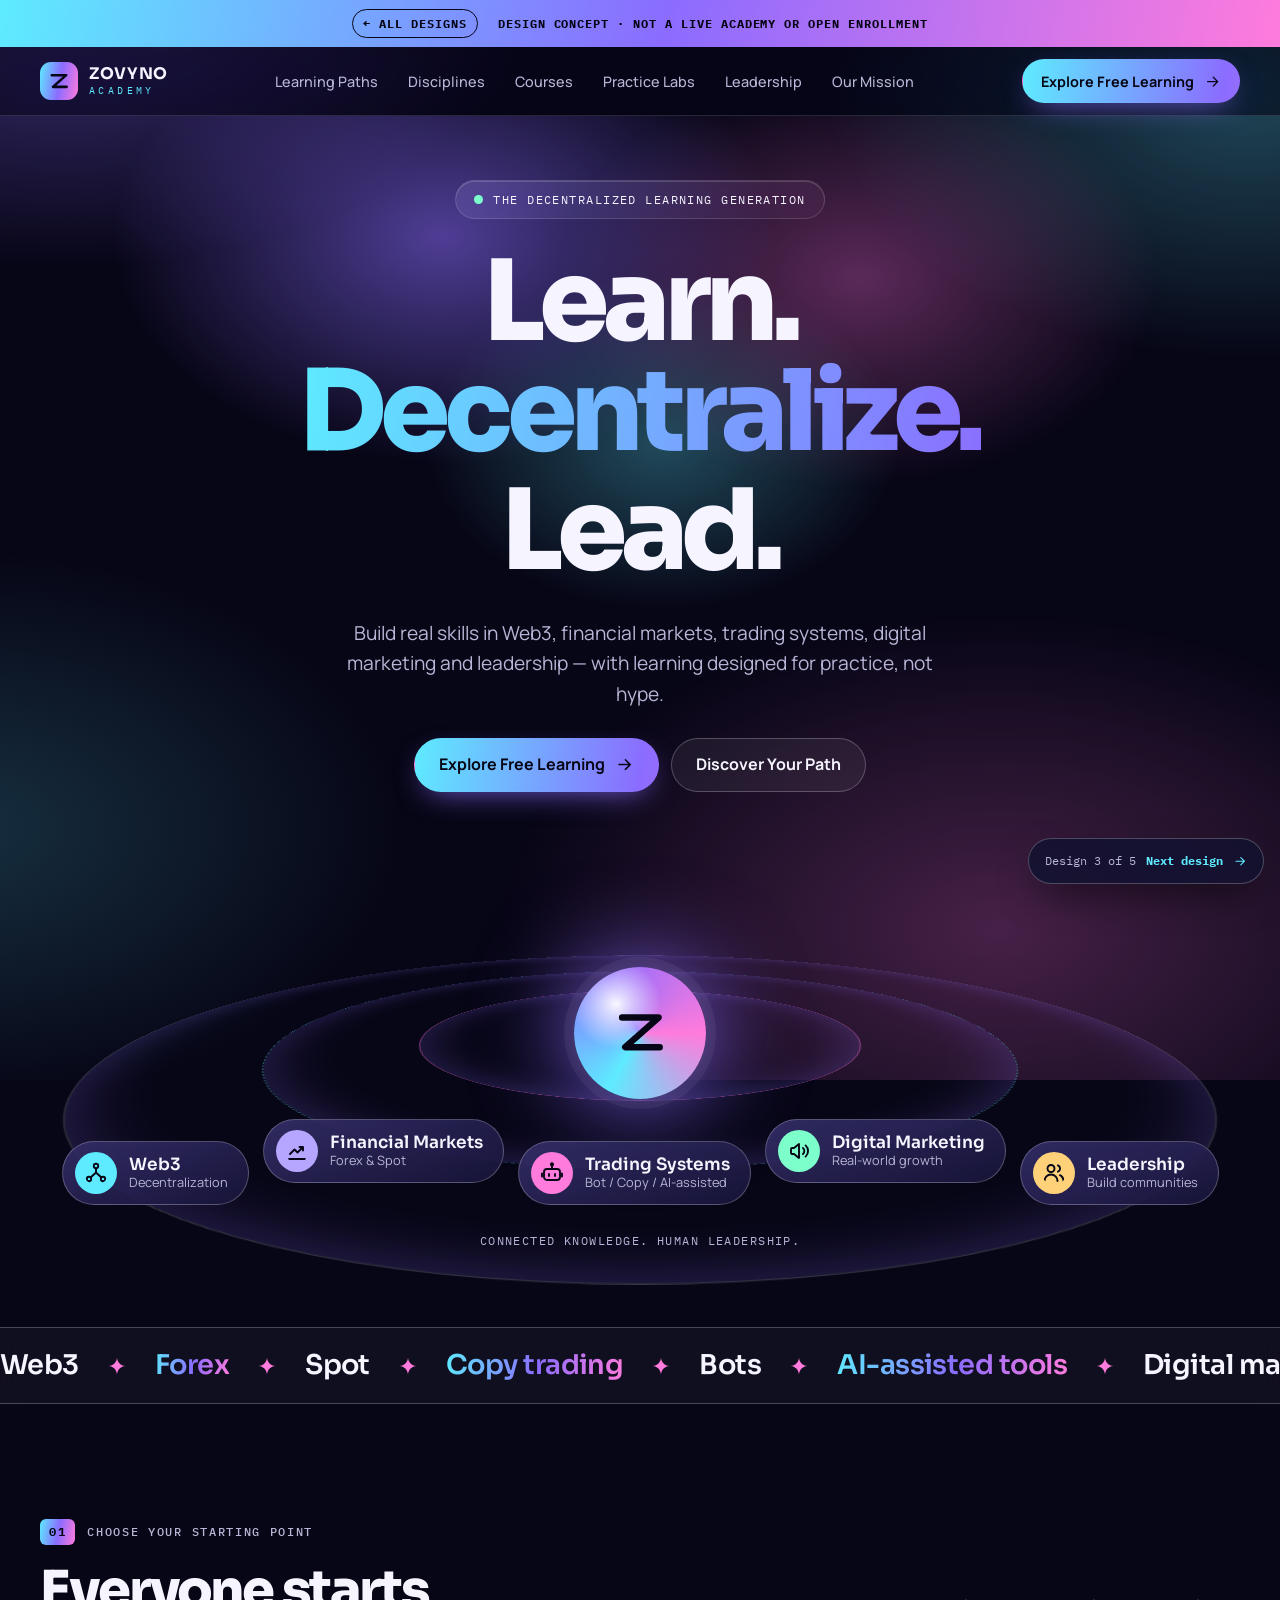
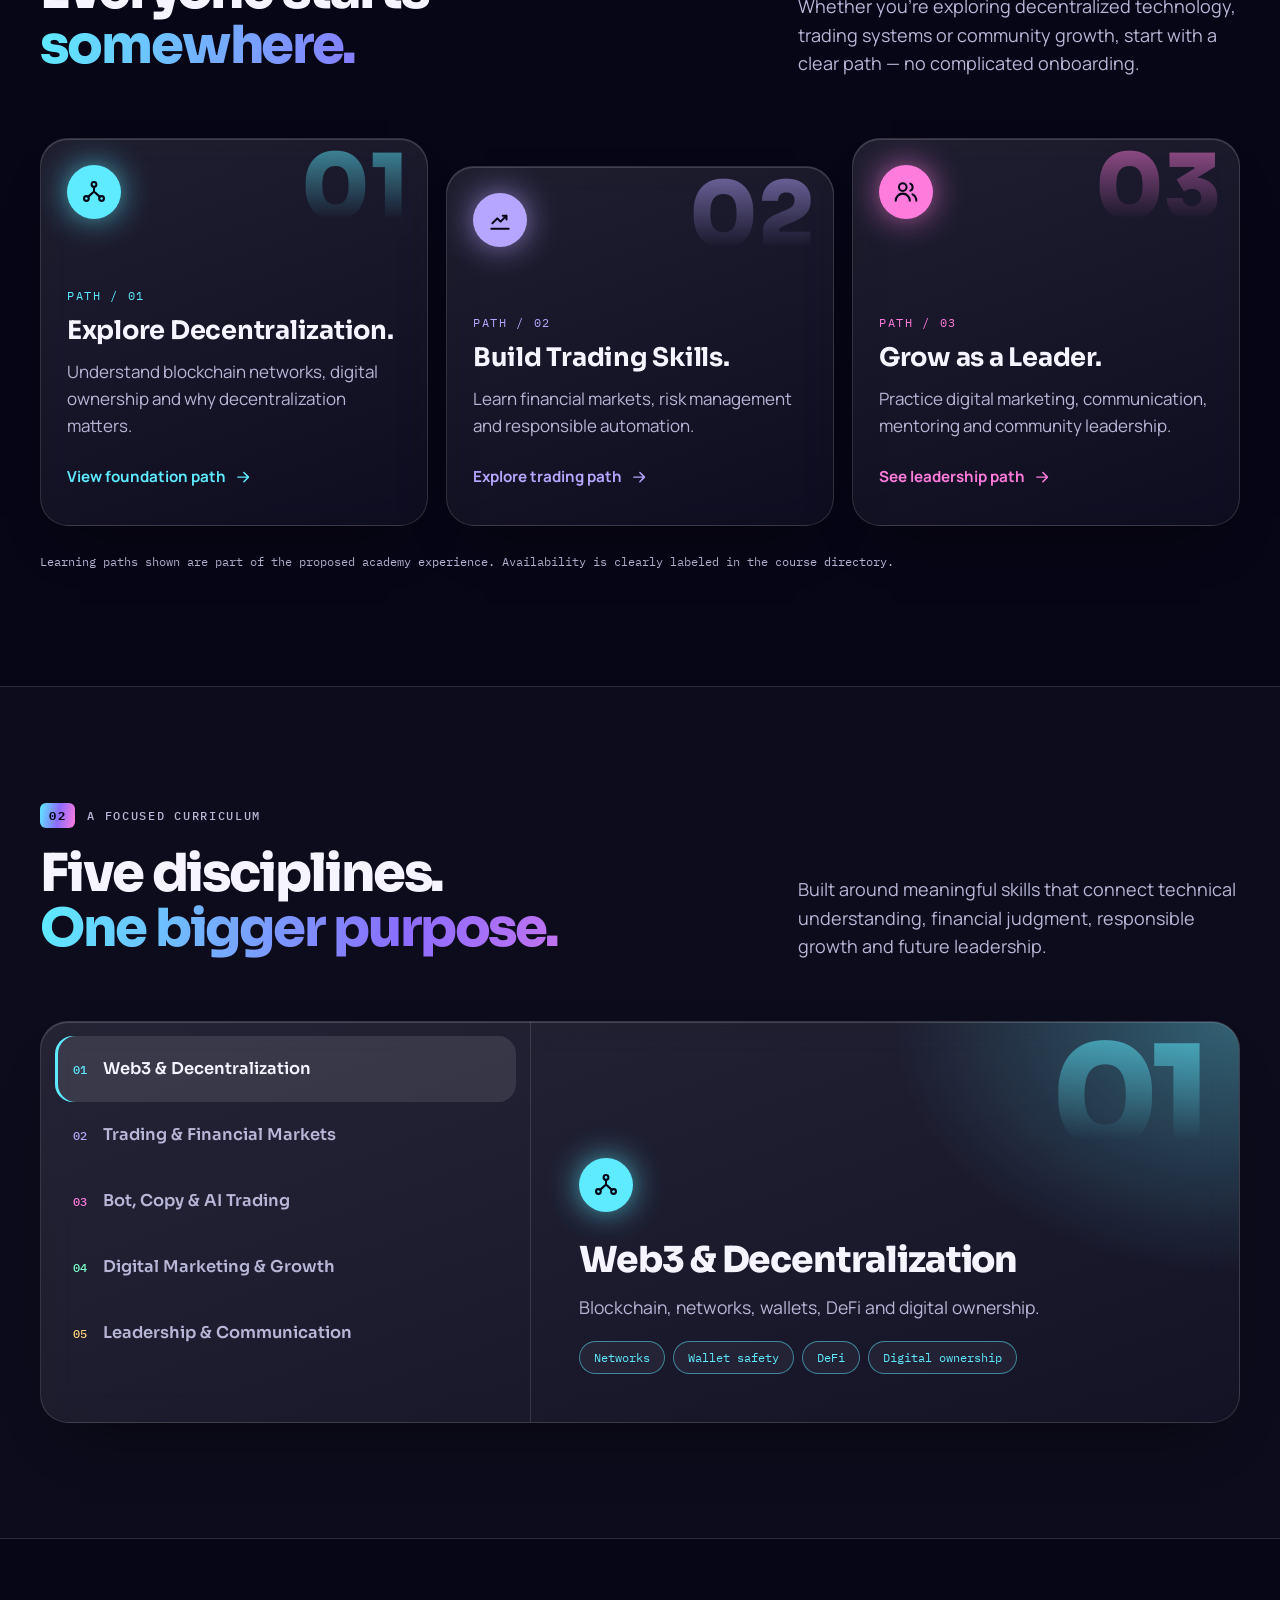
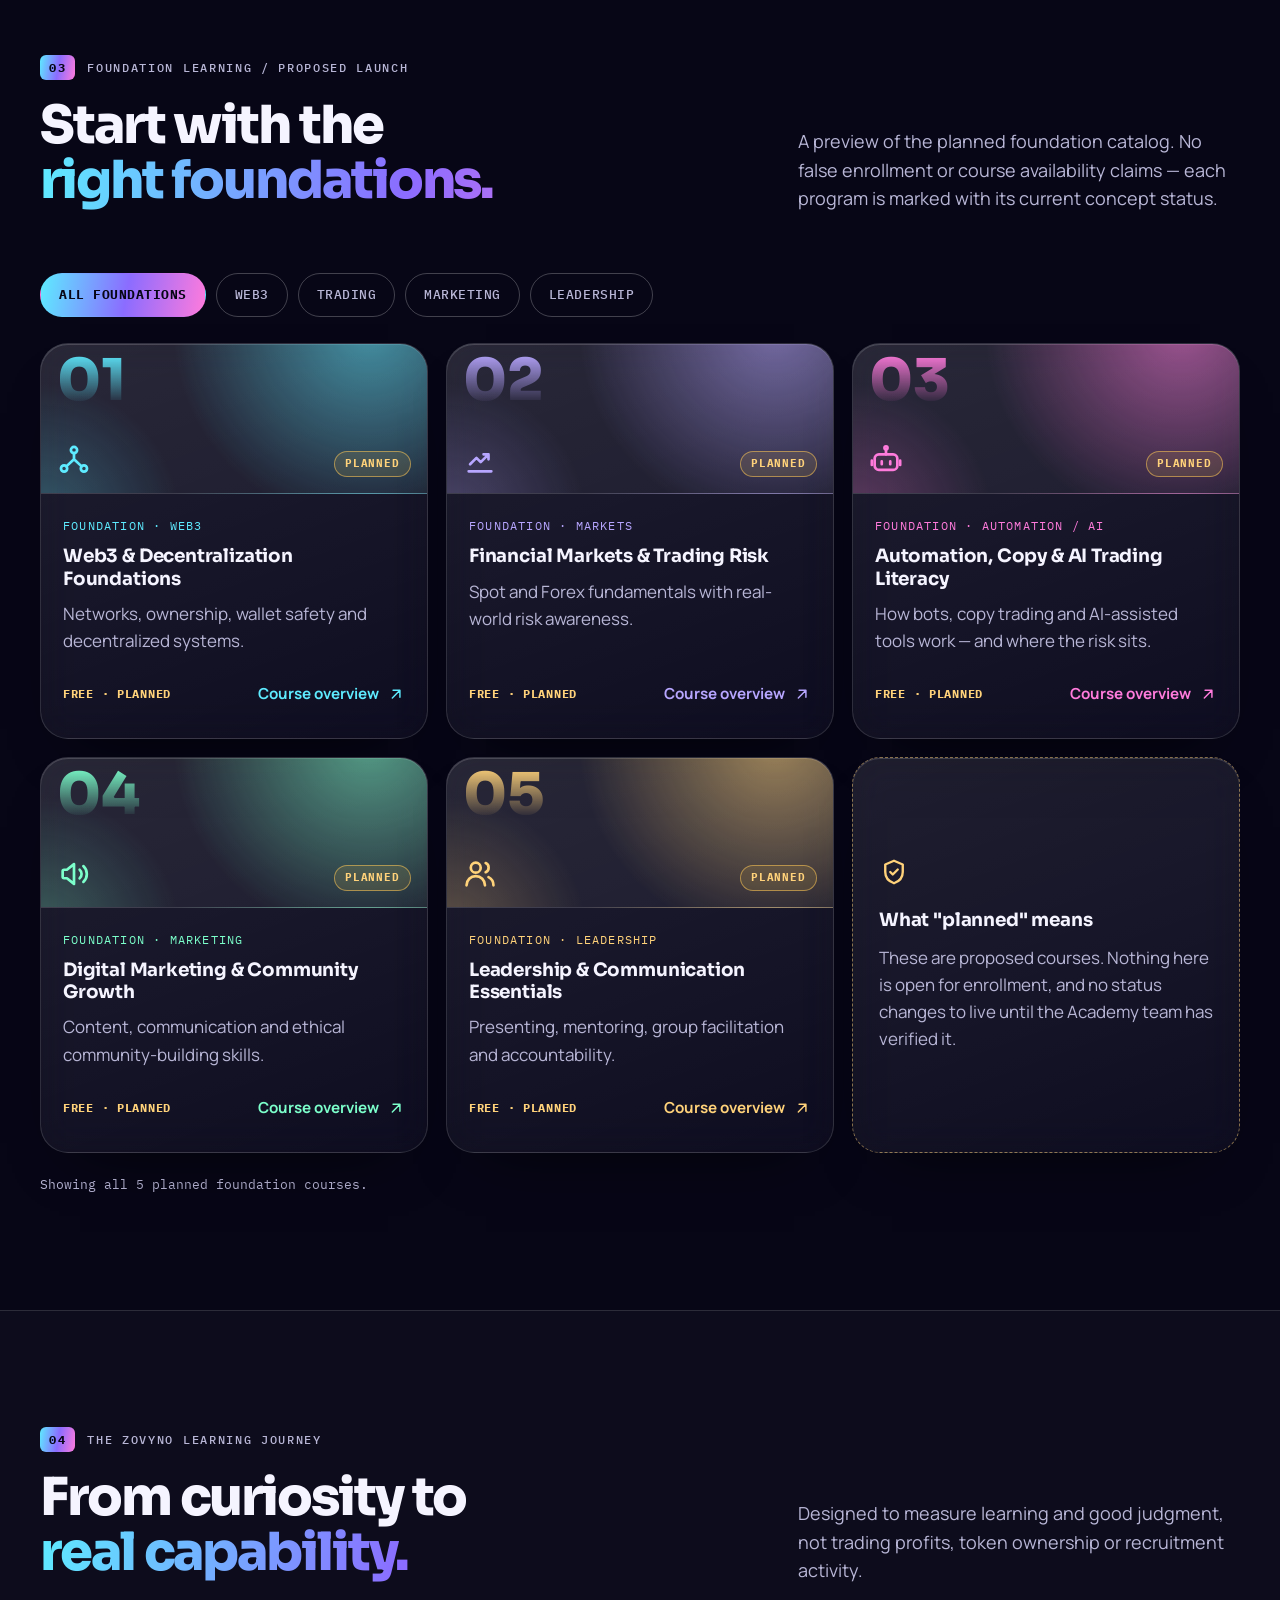
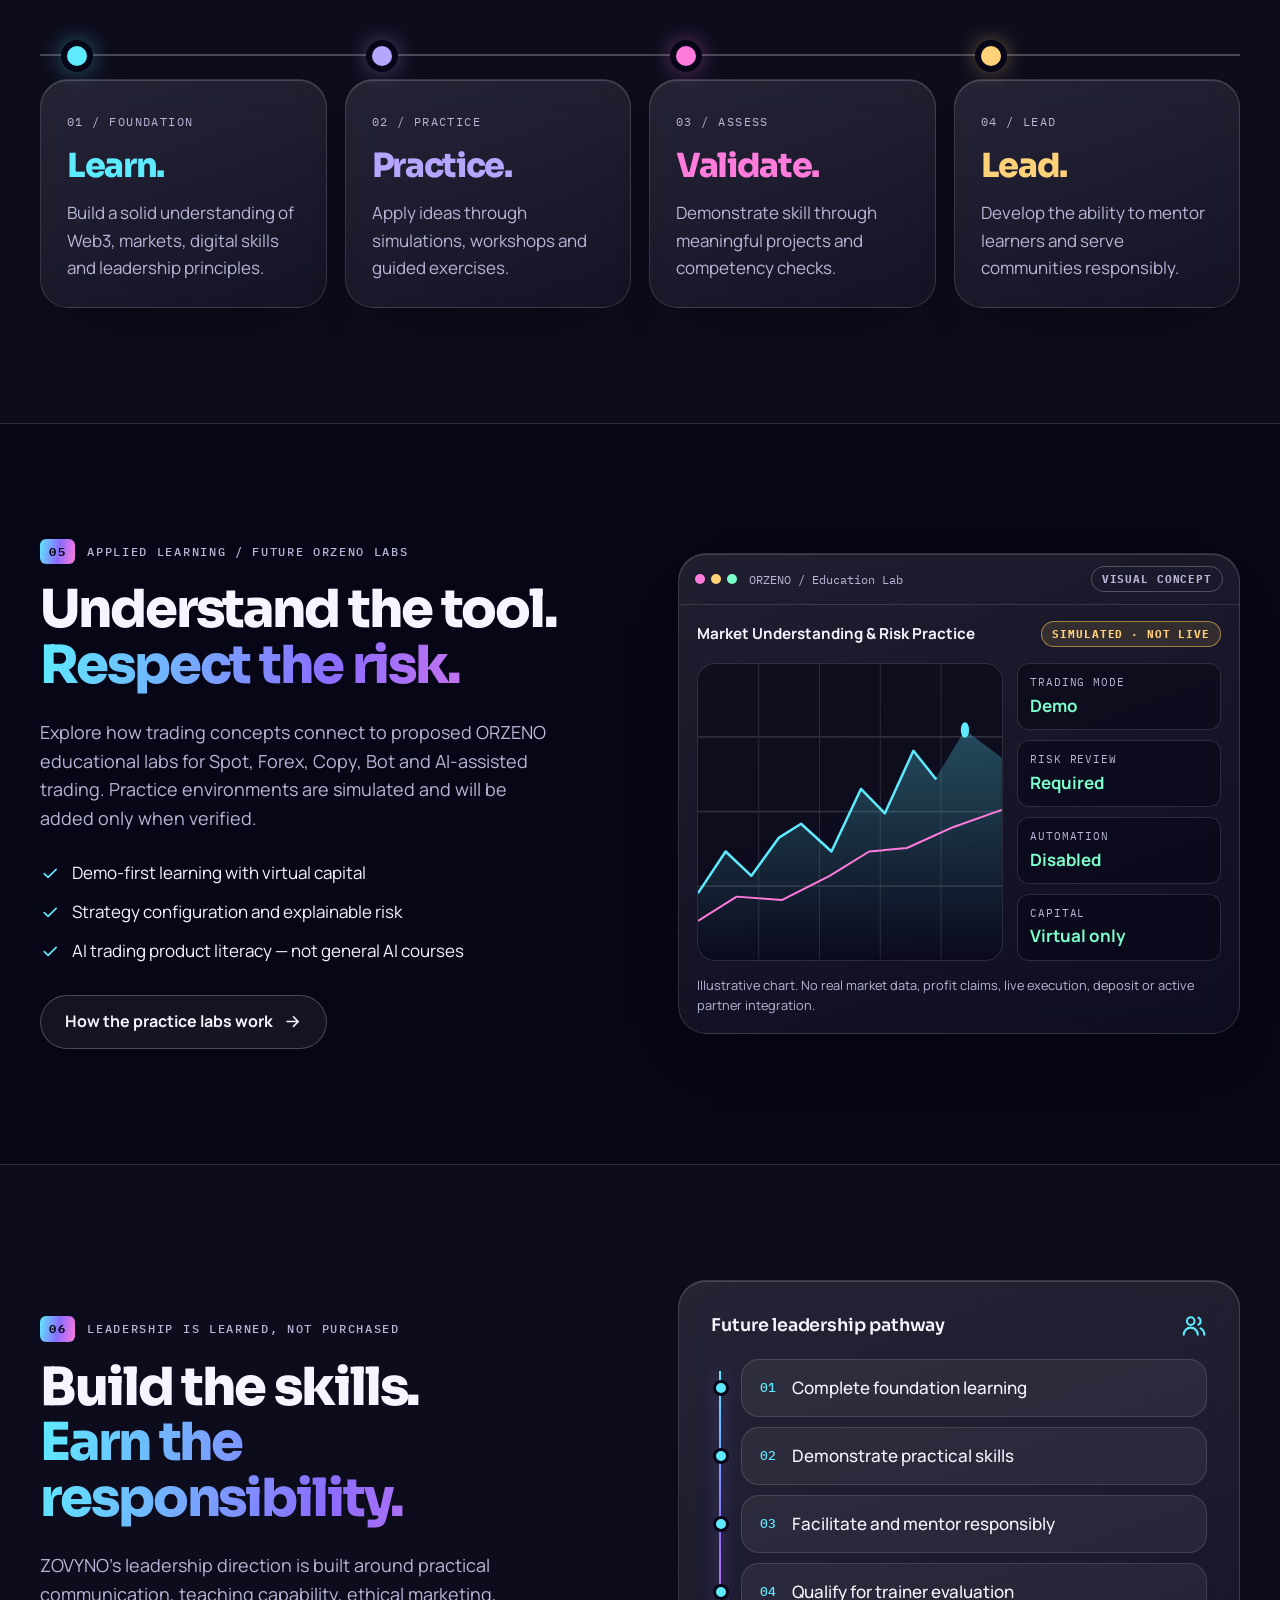
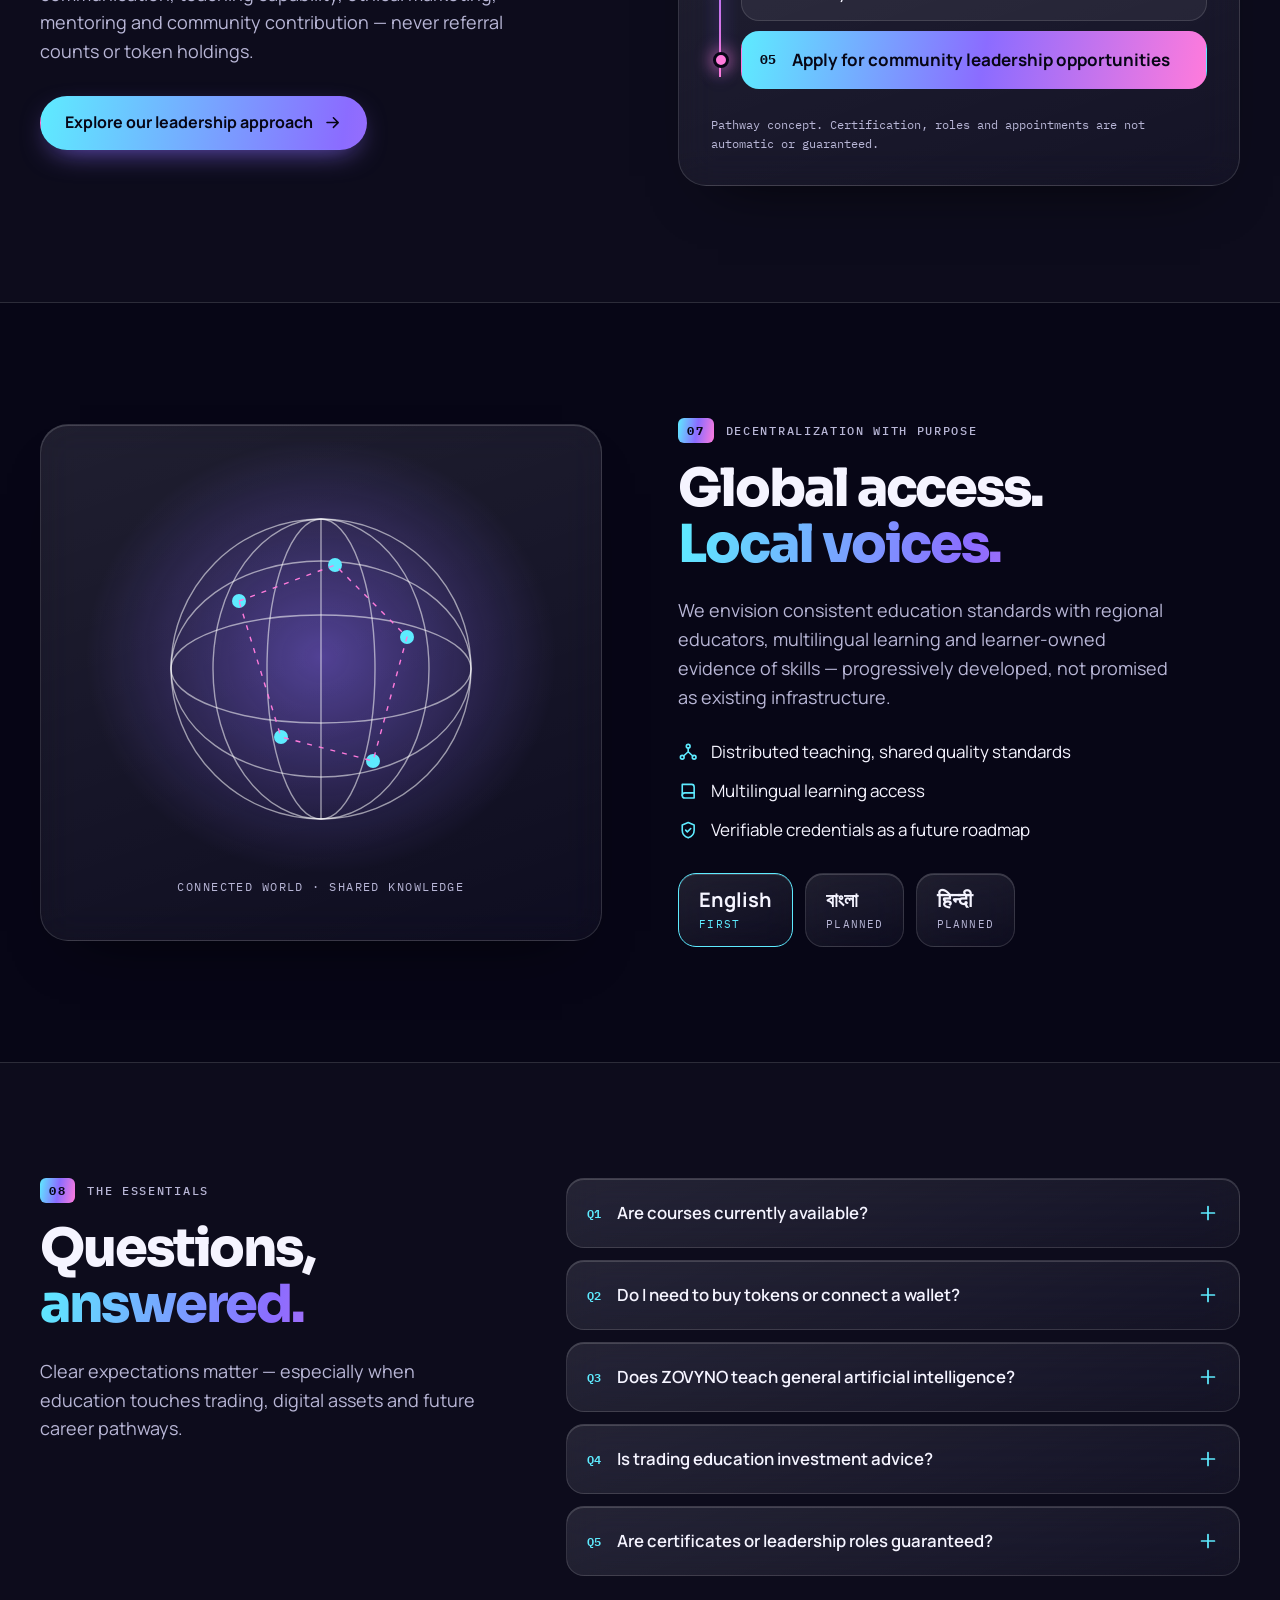
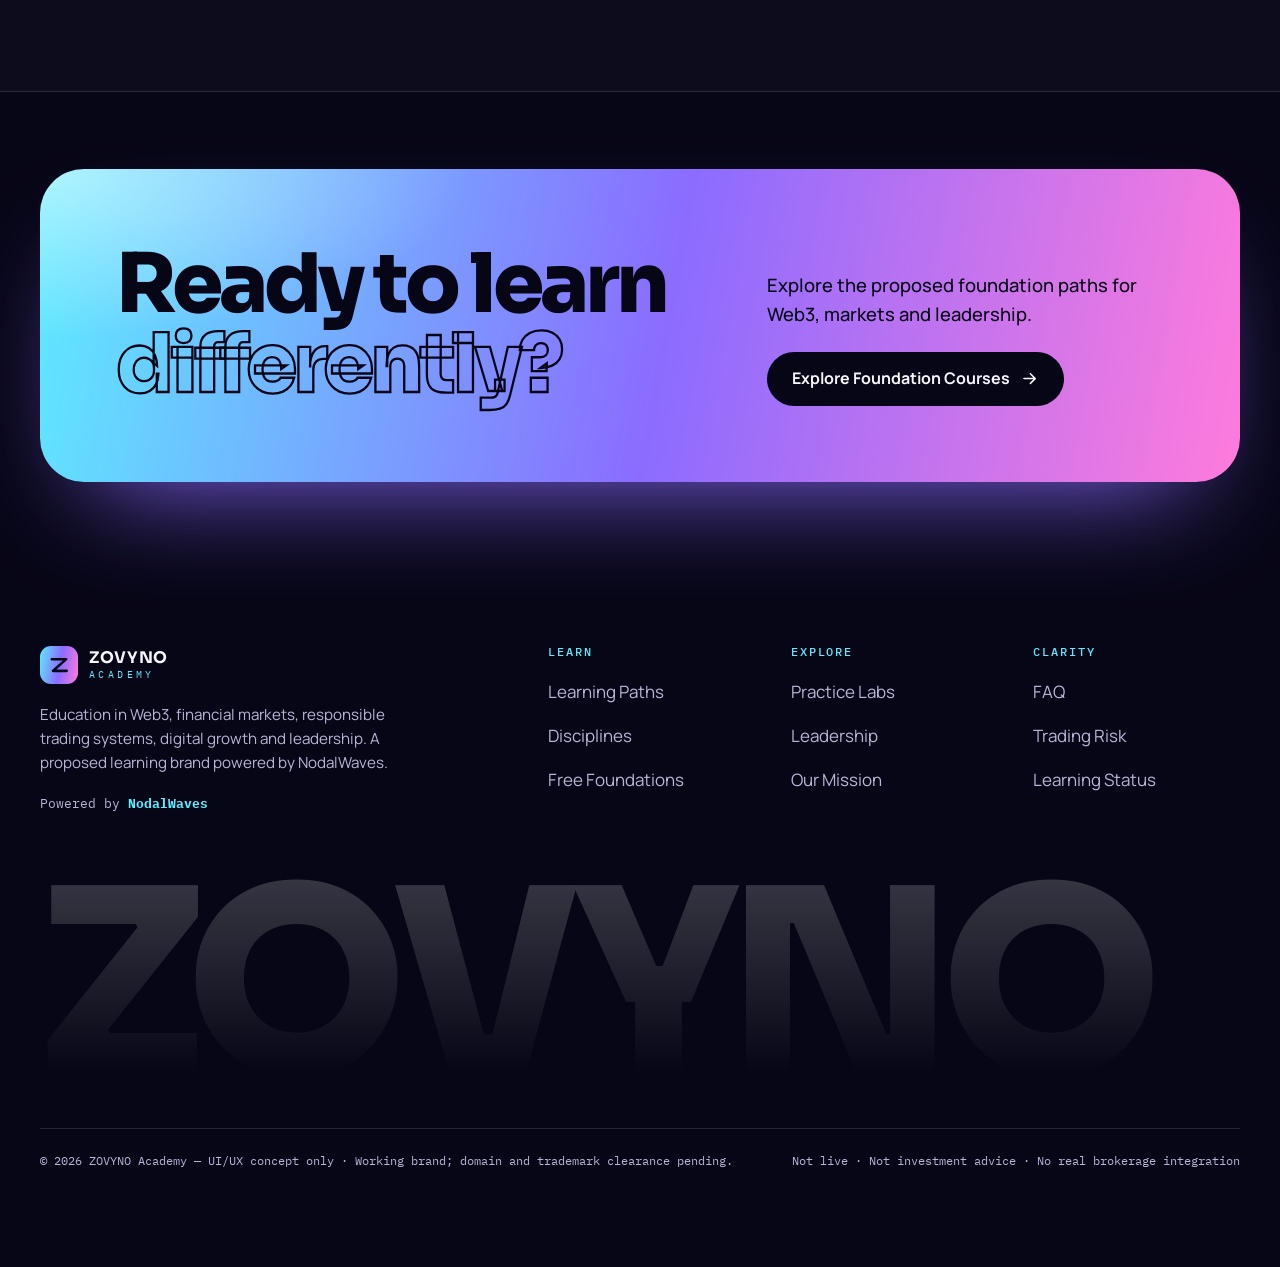
==== commit 9dc6f30c: "Add Design 5 (Ledger): academy content in the client's ORZENO direction - ledger/: ink navy, ivory s" ====
--- a/aurora/index.html
+++ b/aurora/index.html
@@ -569,7 +569,7 @@
       </div>
     </footer>
 
-    <a class="switch" href="../quest/">Design 3 of 4 <b>Next design</b><svg class="i"><use href="#i-arrow" /></svg></a>
+    <a class="switch" href="../quest/">Design 3 of 5 <b>Next design</b><svg class="i"><use href="#i-arrow" /></svg></a>
 
     <script src="site.js" defer></script>
   </body>
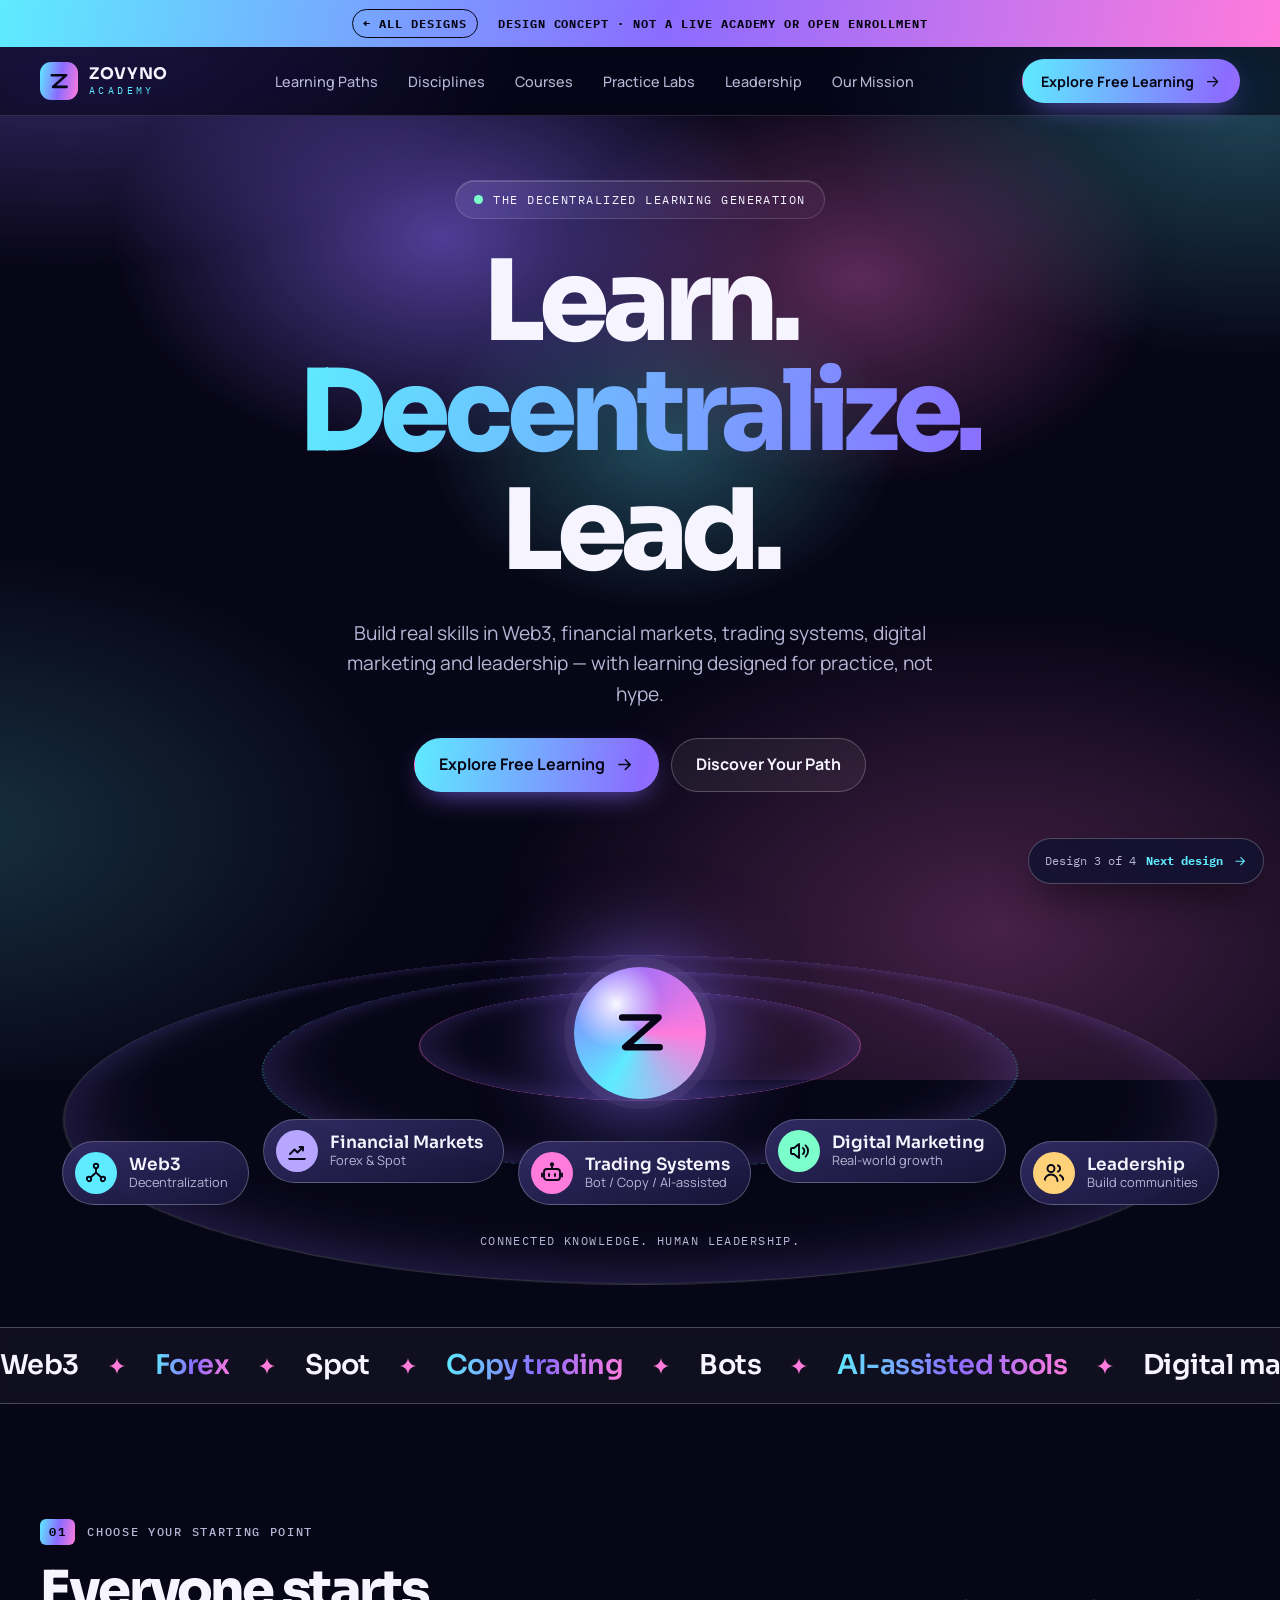
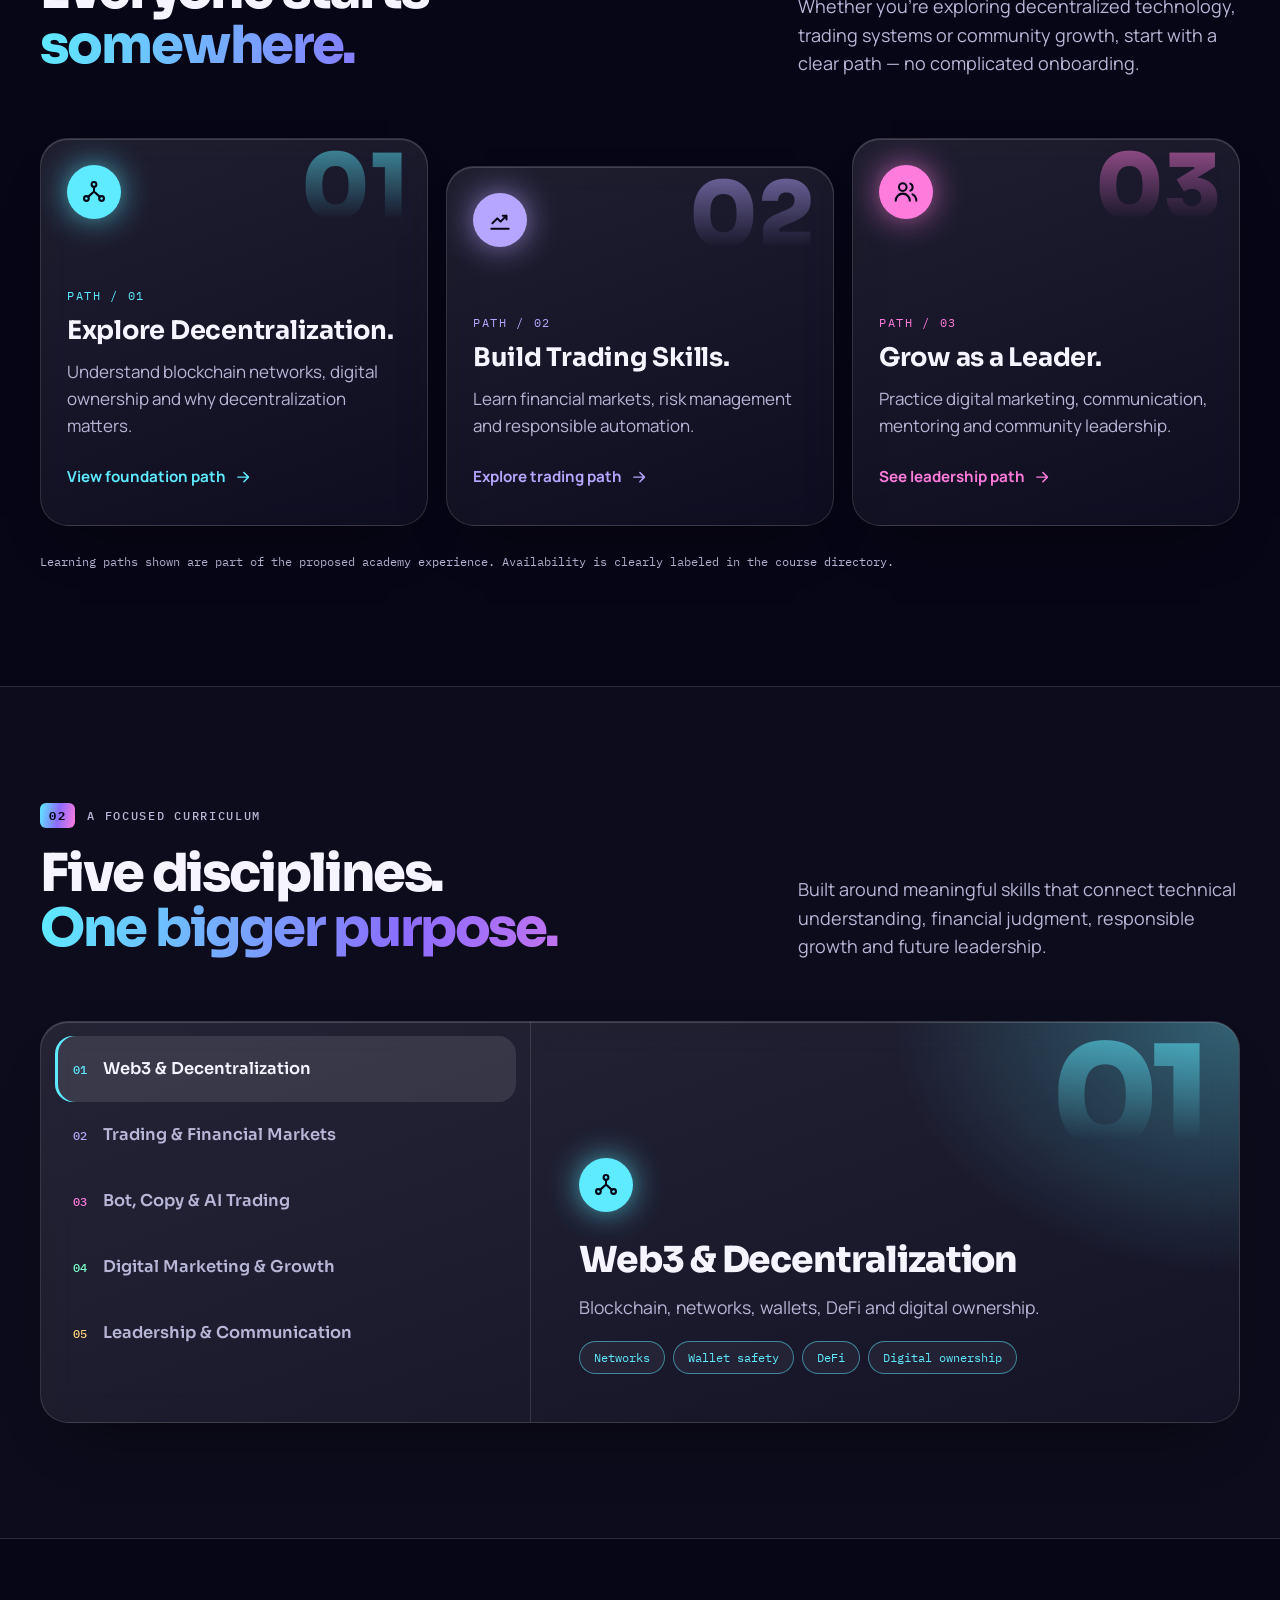
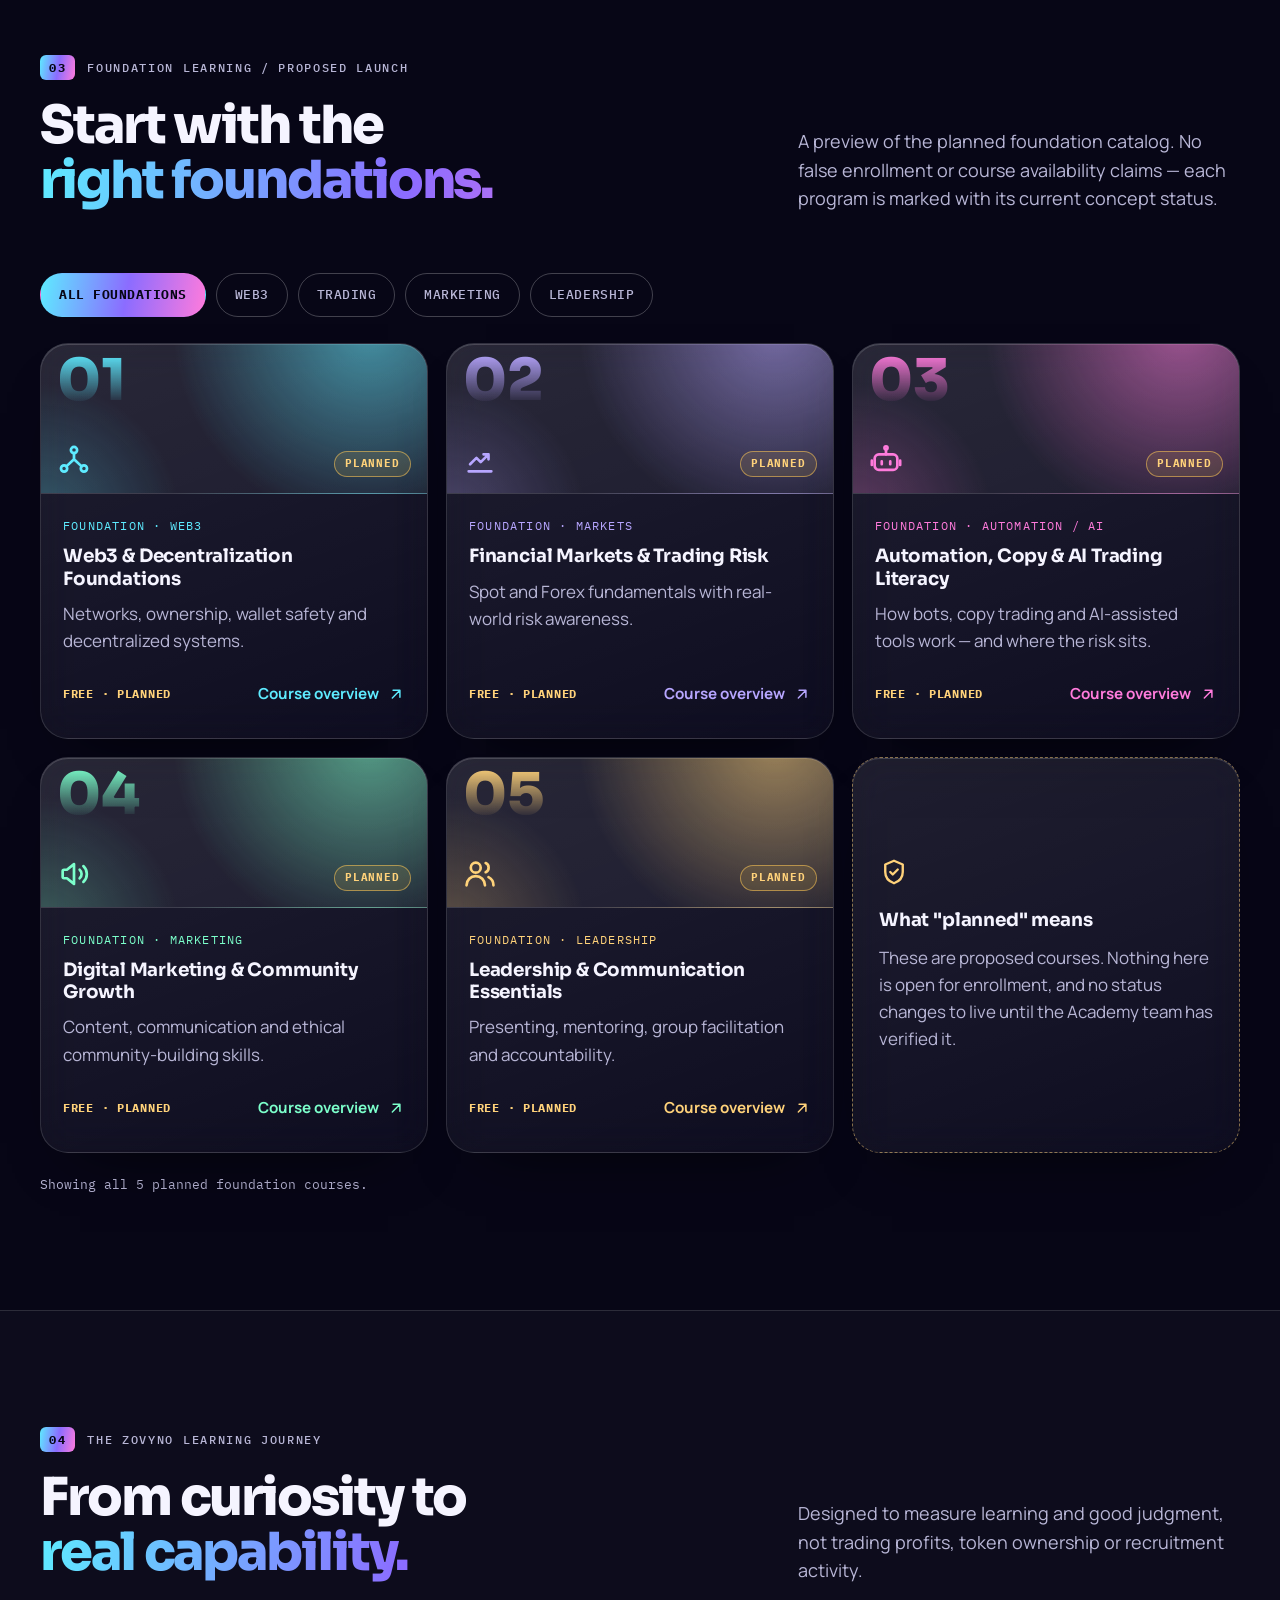
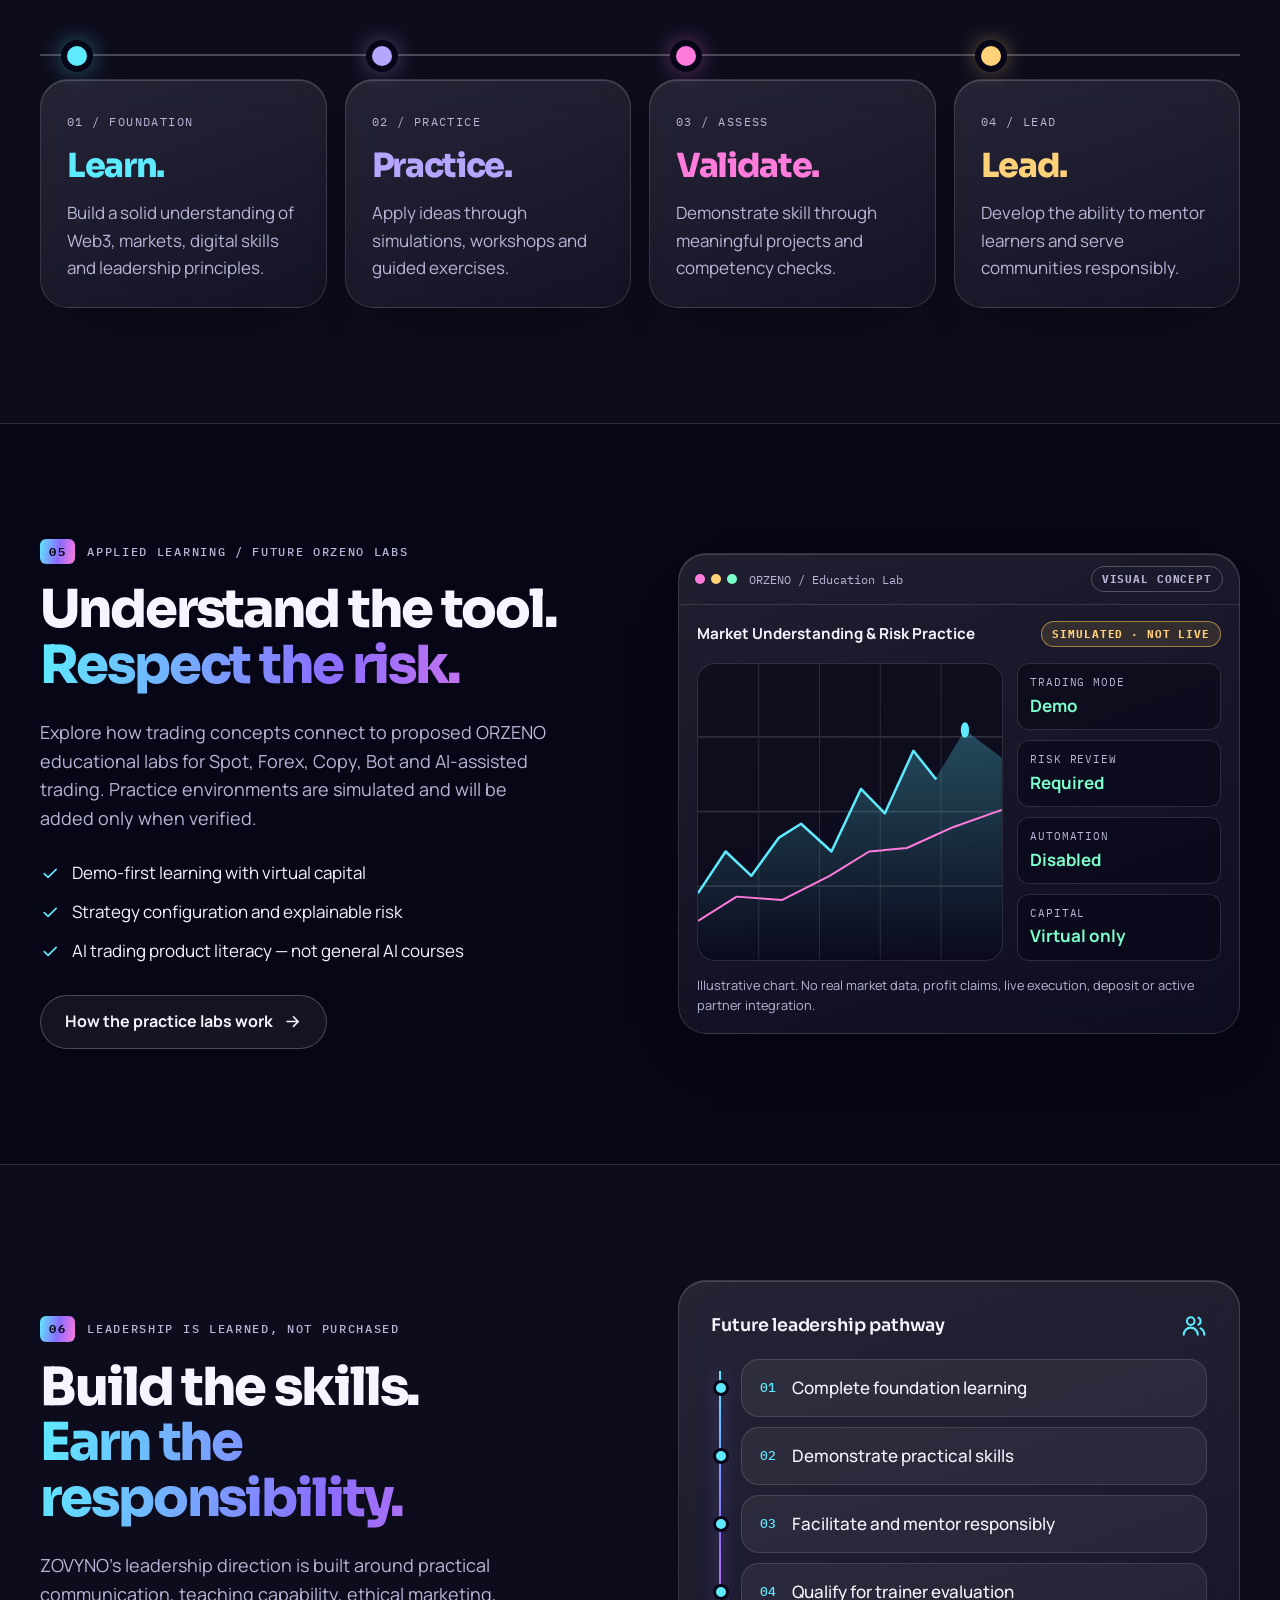
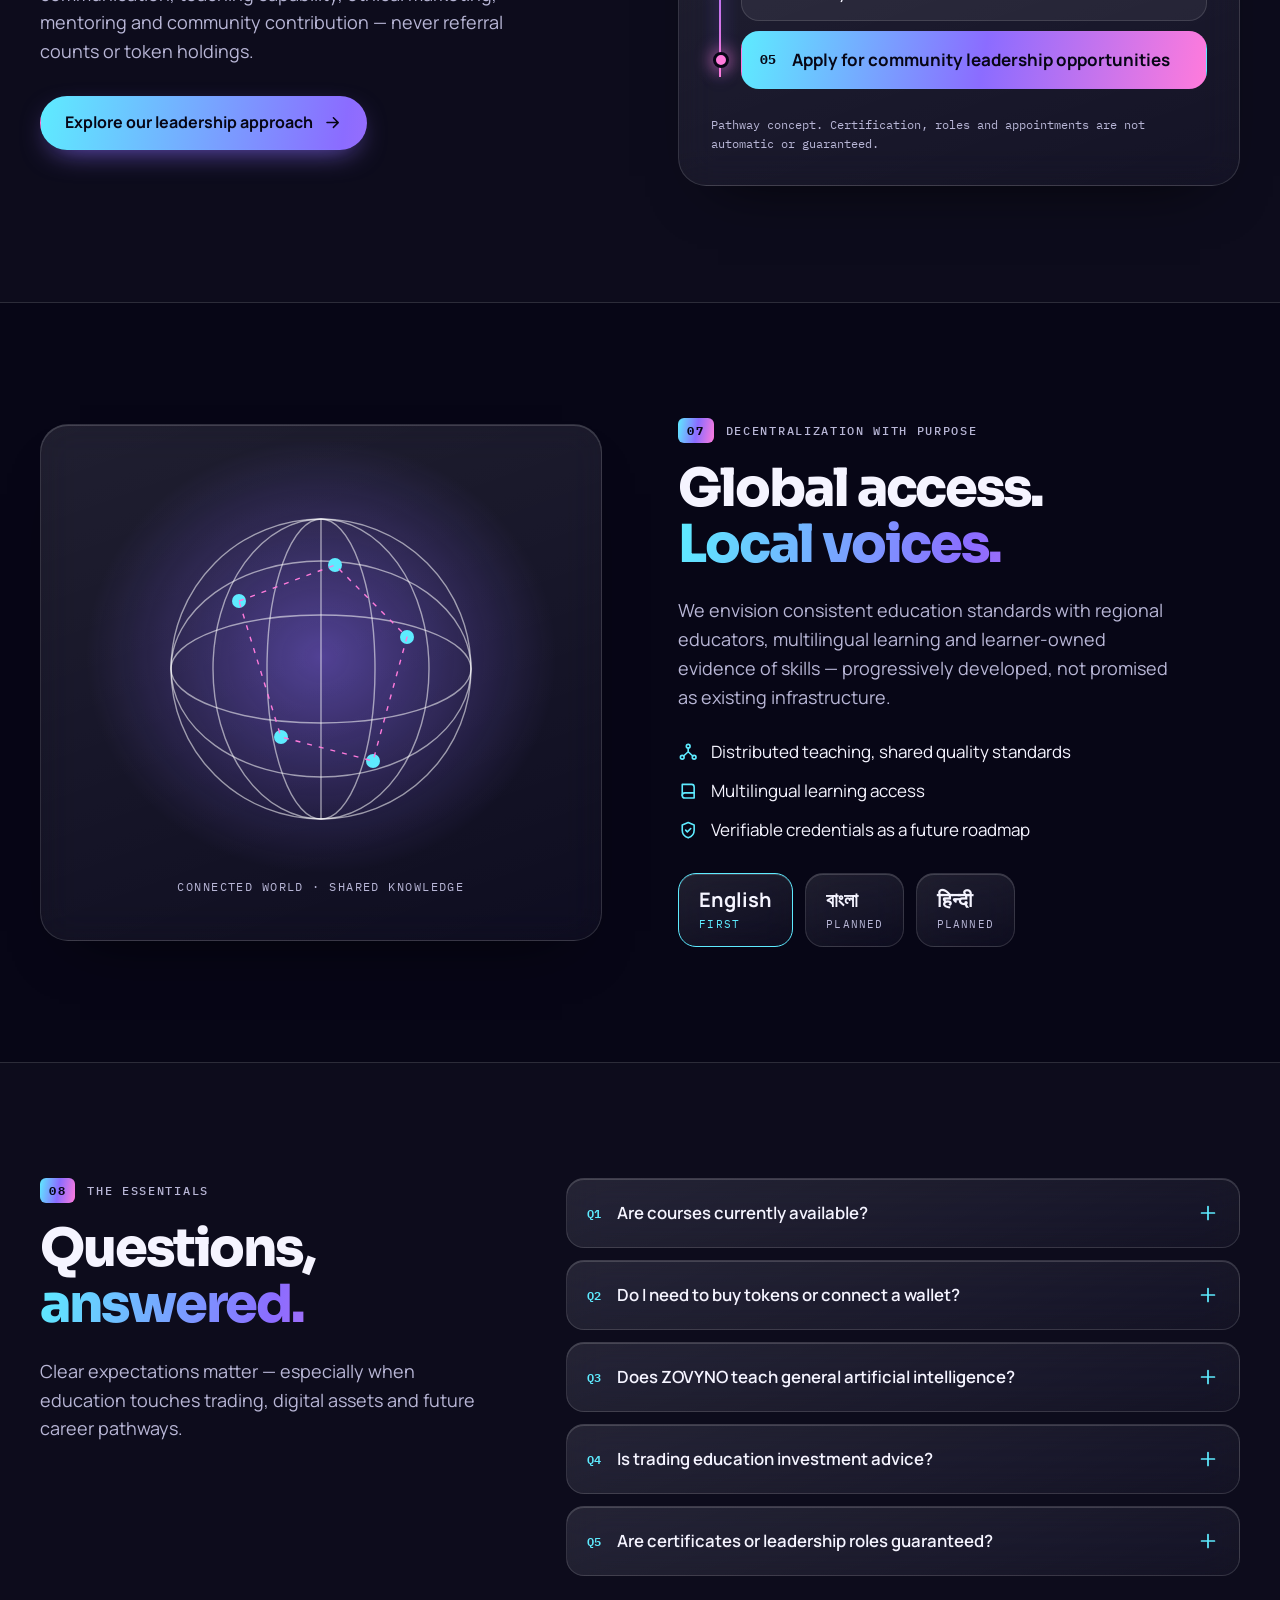
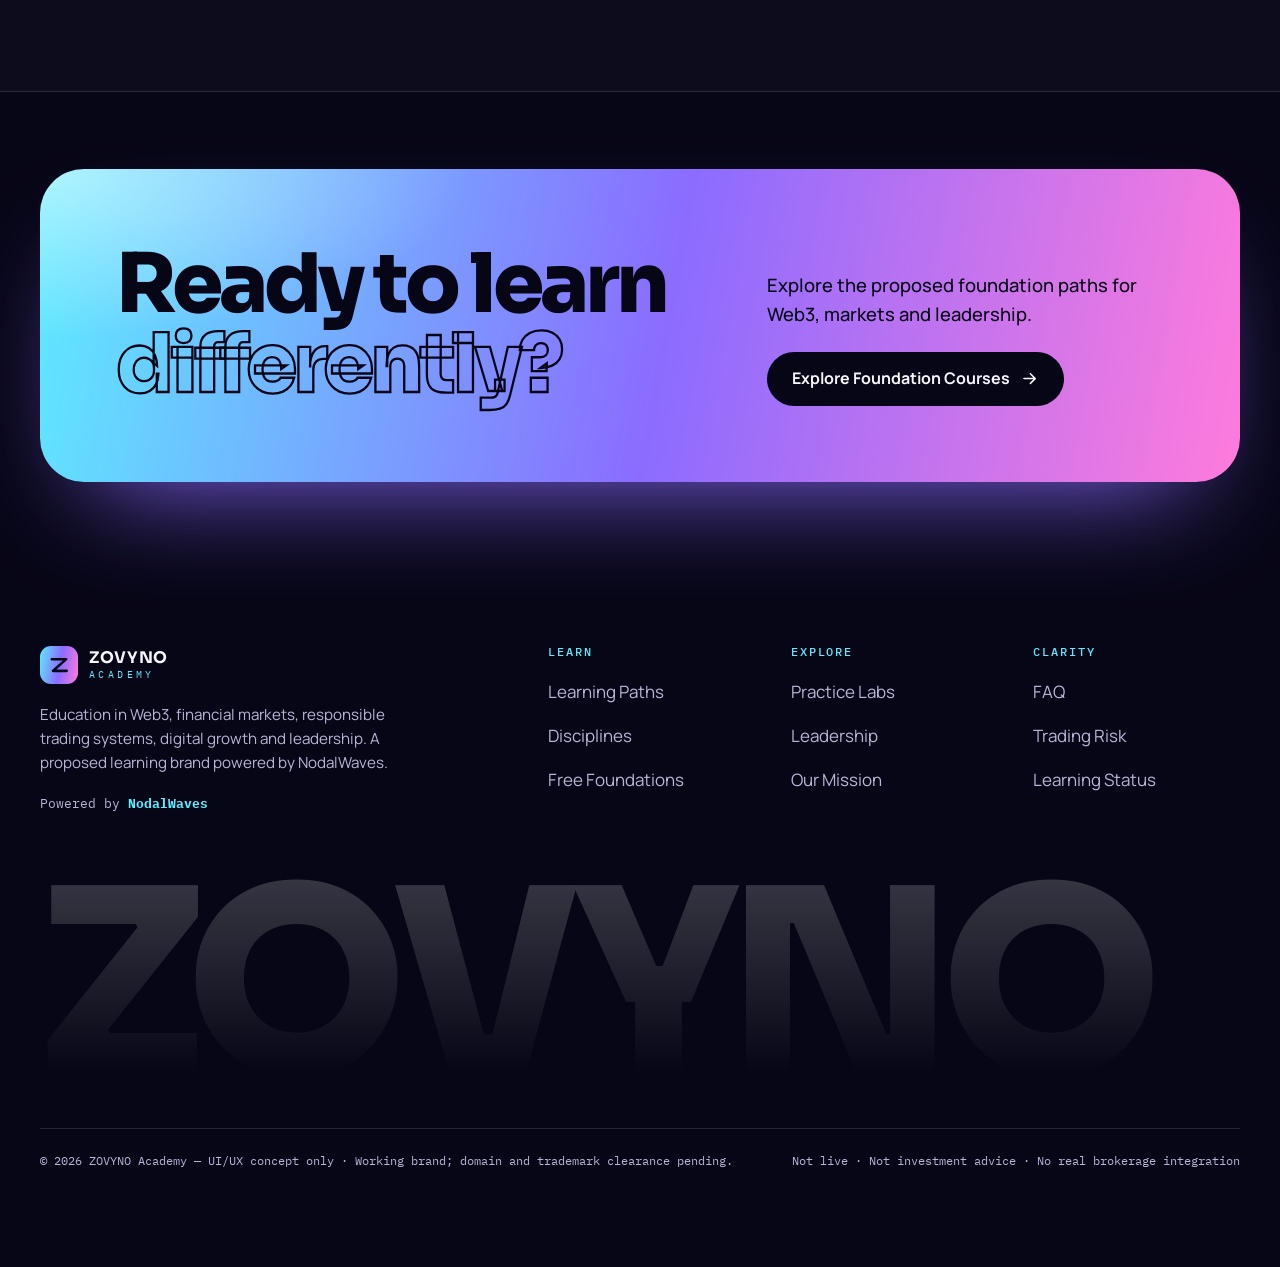
==== commit 401ebbf2: "Remove Design 5 (Ledger) from the academy previews The ORZENO-style direction belongs to the ORZENO " ====
--- a/aurora/index.html
+++ b/aurora/index.html
@@ -569,7 +569,7 @@
       </div>
     </footer>
 
-    <a class="switch" href="../quest/">Design 3 of 5 <b>Next design</b><svg class="i"><use href="#i-arrow" /></svg></a>
+    <a class="switch" href="../quest/">Design 3 of 4 <b>Next design</b><svg class="i"><use href="#i-arrow" /></svg></a>
 
     <script src="site.js" defer></script>
   </body>
